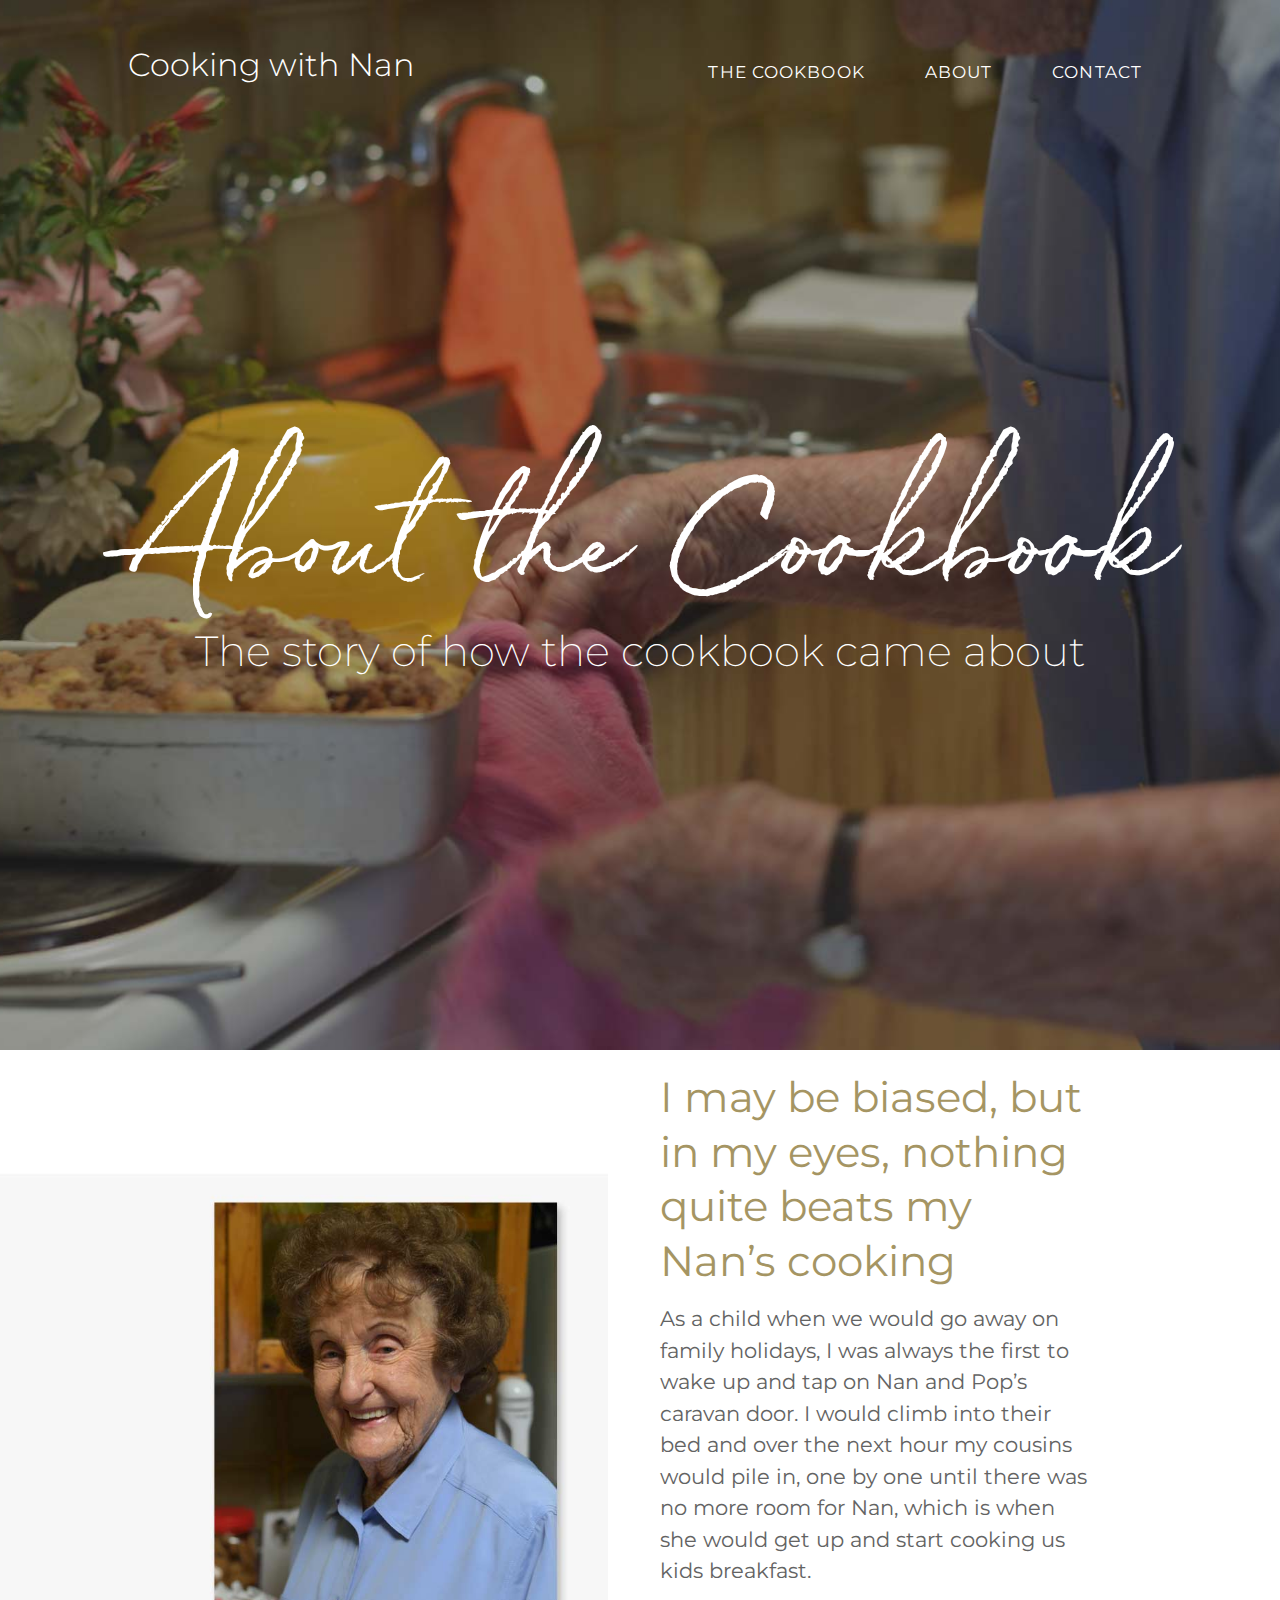
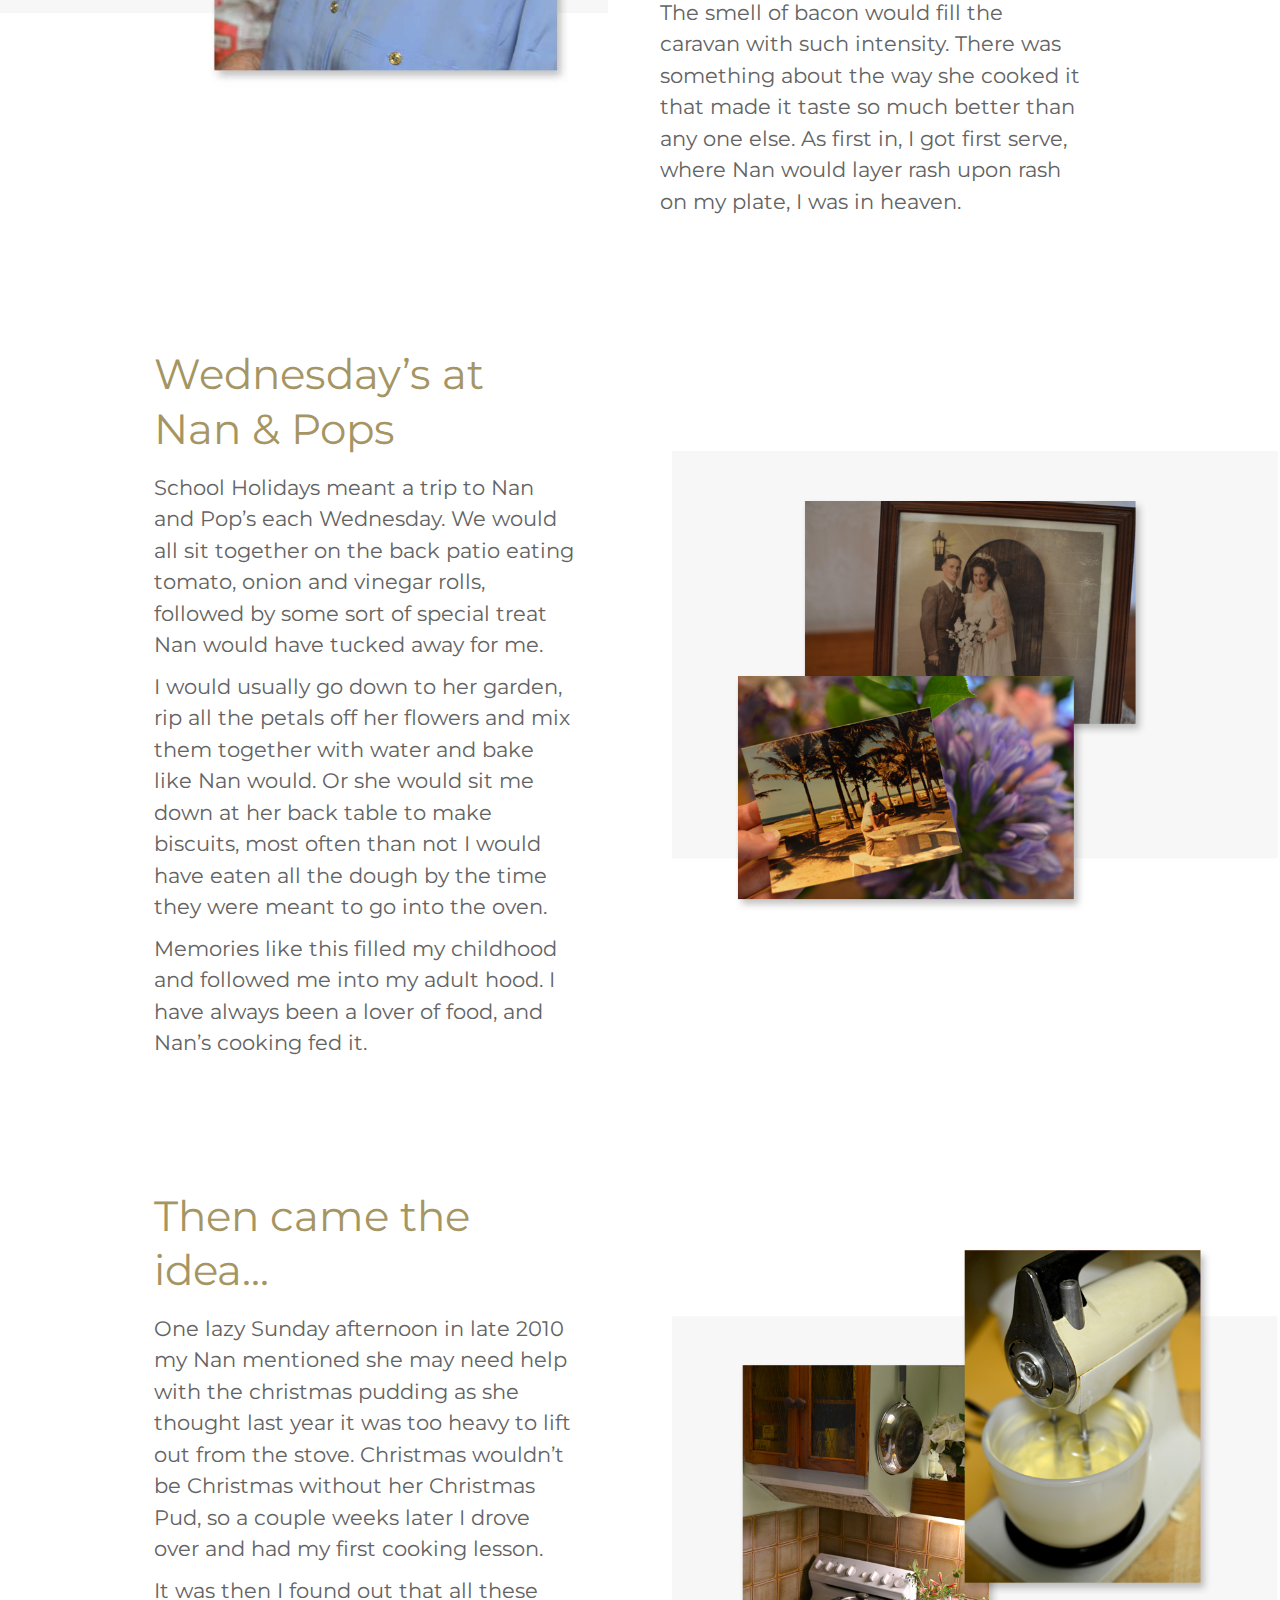
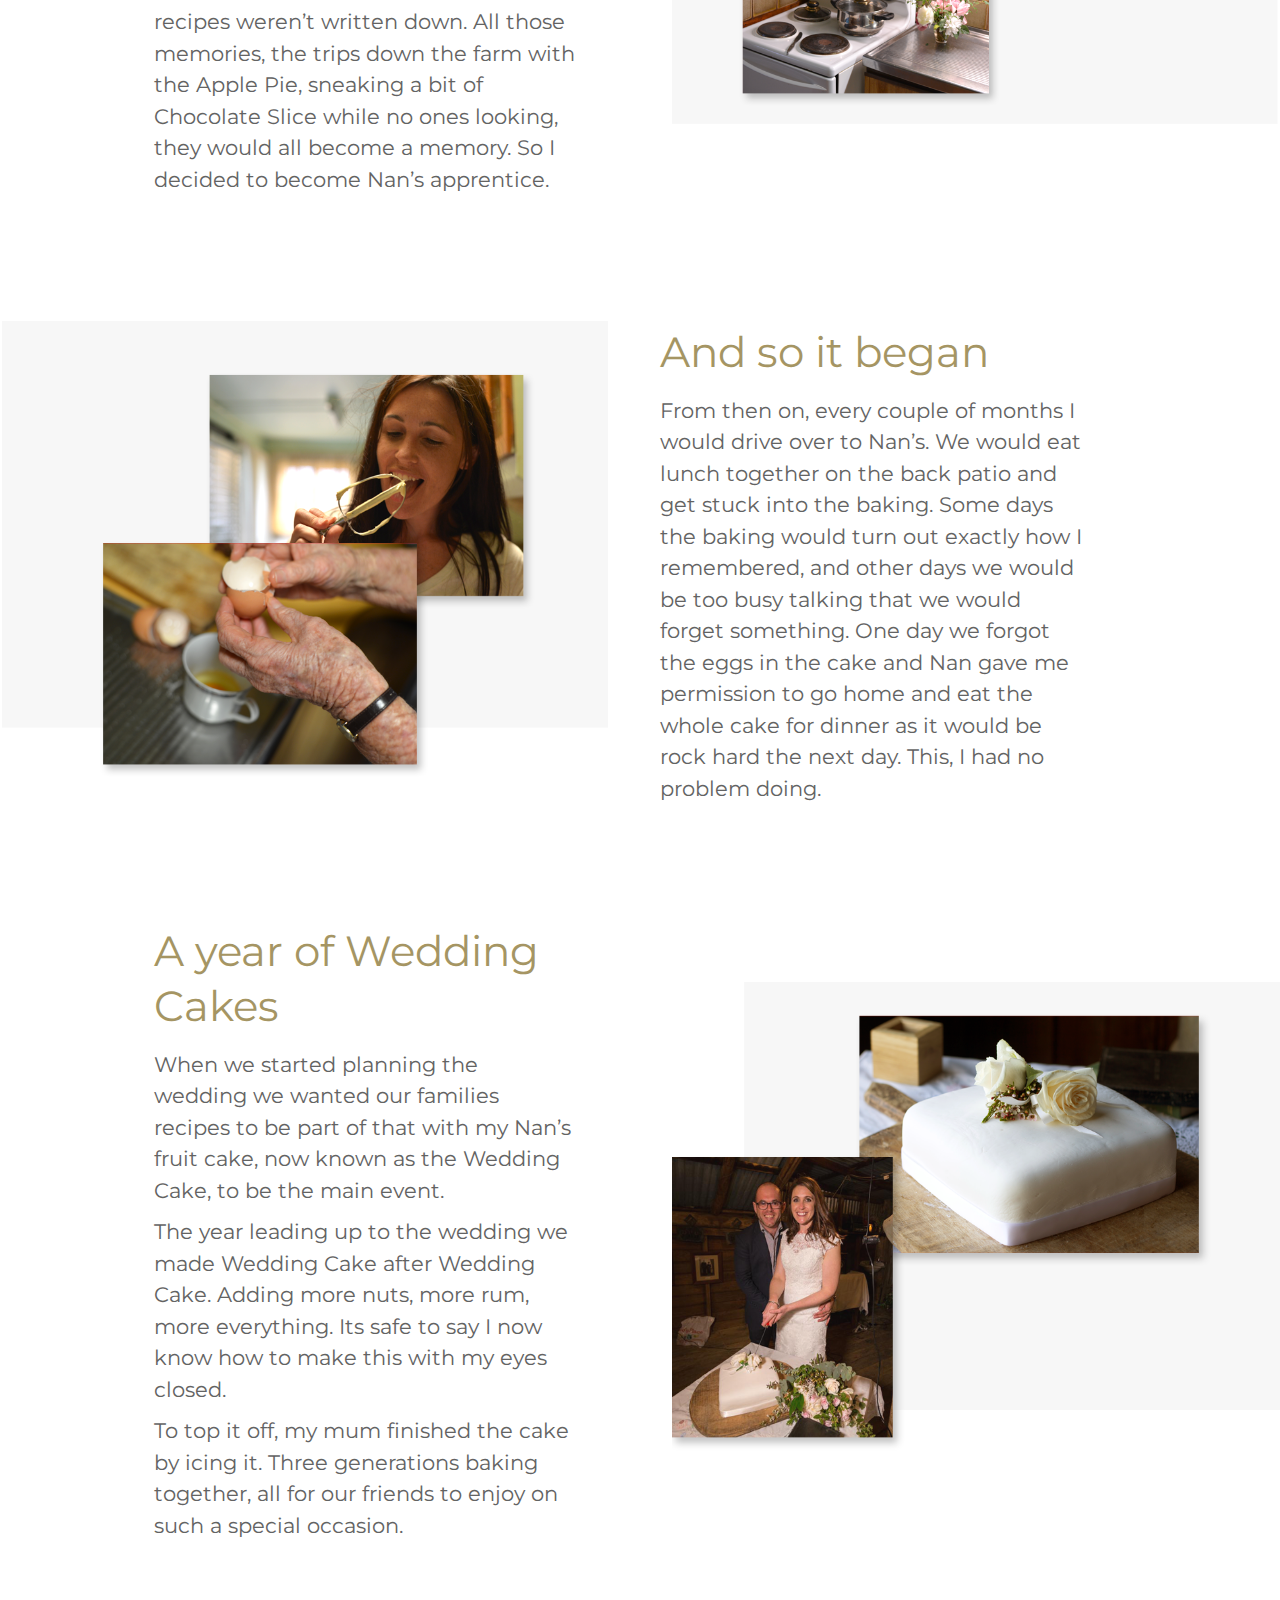
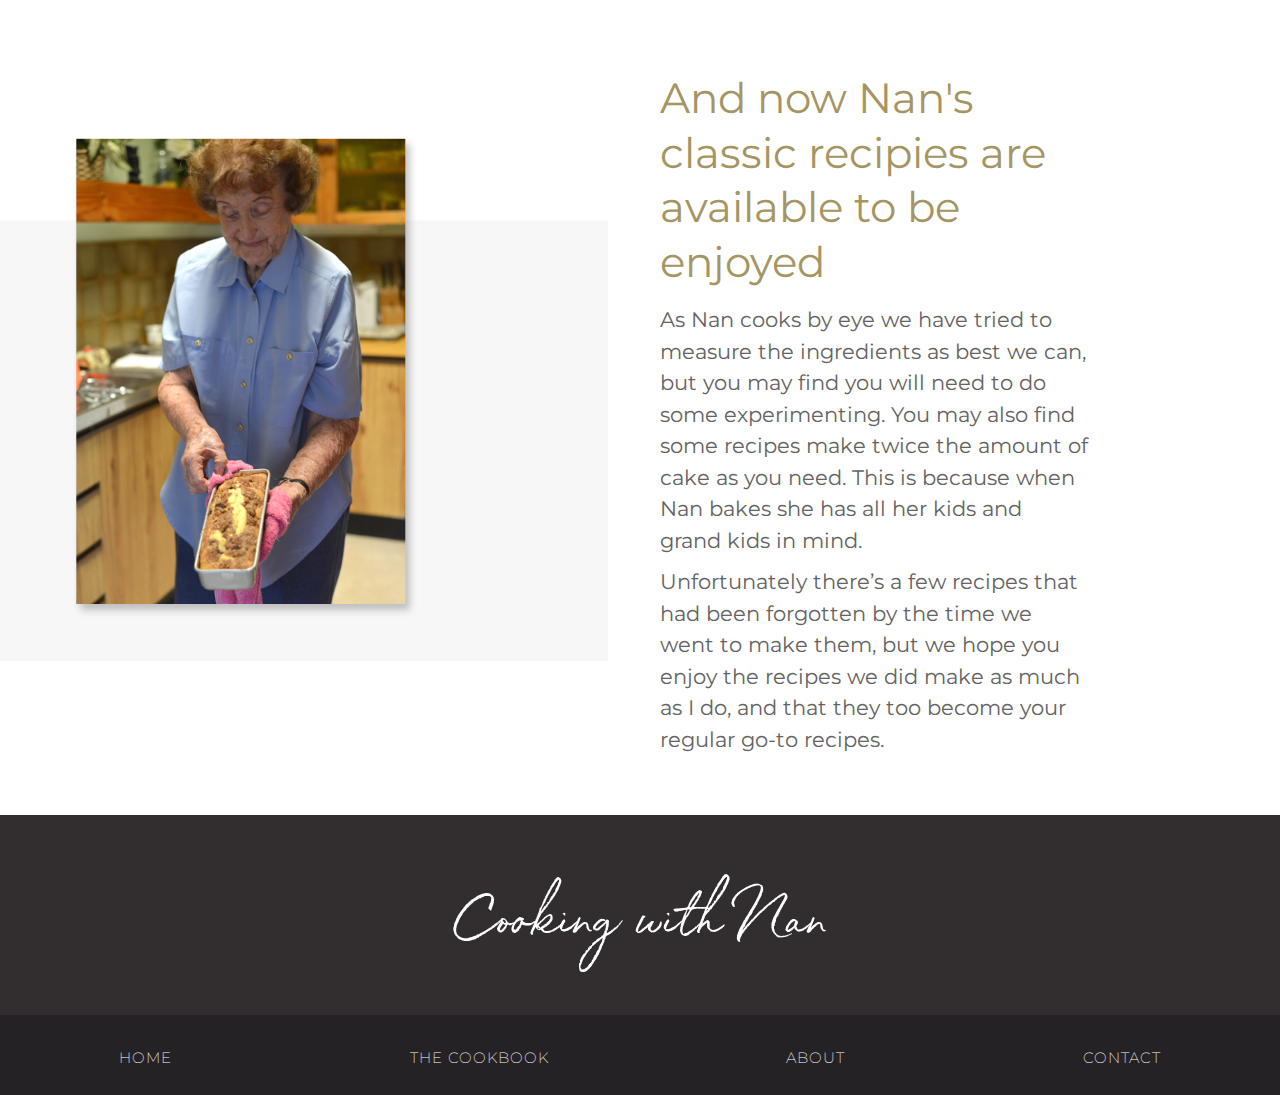
==== about.html @ 77917eb1 "Inital project to commit" ====
<!DOCTYPE html>
<html lang="en">

<head>
    <meta charset="UTF-8">
    <meta name="viewport" content="width=device-width, initial-scale=1.0">
    <meta http-equiv="X-UA-Compatible" content="ie=edge">
    <title>About</title>

    <!-- external CSS link -->
    <link href="https://fonts.googleapis.com/css?family=Montserrat" rel="stylesheet">
<link href="https://fonts.googleapis.com/css?family=Montserrat:200,300,400,600,700,800" rel="stylesheet">
    <link rel="stylesheet" href="css/reset.css">
    <link rel="stylesheet" href="css/style.css">
</head>

<body>
    <div id="about-container">
        <div class="header-container">
                <header>
                    <a href="index.html"><h1>Cooking with Nan</h1></a>
                        <nav>
                            <ul>
                                <li><div class="line"></div><div class="line"></div><div class="line"></div></li>
                                <li><a href="index.html#cookbook">The Cookbook</a></li>
                                <li><a href="about.html">About</a></li>
                                <li><a href="contact.html">Contact</a></li>
                            </ul>
                </header>
        </div>

        <section id="home-hero">
                <h1>About  the  Cookbook</h1>
                <h2>The story of how the cookbook came about</h2>
    </div>
    </section>

    <section id="about">
        <div class="row1">
            <section id="left-img">
                <img src="images/about1.jpg">
            </section>
            <section id="right-text">
                <h2>I may be biased, but in my eyes, nothing quite beats my Nan’s cooking</h2>

                <p>As a child when we would go away on family holidays, I was always the first to wake up and tap on
                    Nan and Pop’s caravan door. I would climb into their bed and over the next hour my cousins would
                    pile in, one by one until there was no more room for Nan, which is when she would get up and start
                    cooking us kids breakfast. </p>
                <p>The smell of bacon would fill the caravan with such intensity. There was
                    something about the way she cooked it that made it taste so much better than any one else. As
                    first in, I got first serve, where Nan would layer rash upon rash on my plate, I was in heaven.</p>
            </section>
        </div>

        <div class="row2">
            <section id="left-text">
                <h2>Wednesday’s at Nan & Pops</h2>

                <p>School Holidays meant a trip to Nan and Pop’s each Wednesday. We would all sit together on the
                    back patio eating tomato, onion and vinegar rolls, followed by some sort of special treat
                    Nan would have tucked away for me.</p>
                    <p>I would usually go down to her garden, rip all the petals off her flowers and mix them together
                    with water and bake like Nan would. Or she would sit me down at her back table to make biscuits,
                    most often than not I would have eaten all the dough by the time they were meant to go into the
                    oven.</p>
                    <p>Memories like this filled my childhood and followed me into my adult hood. I have always been a lover 
                    of food, and Nan’s cooking fed it.</p>
            </section>
            <section id="right-img">
                <img src="images/about2.png">
            </section>
        </div>

        <div class="row3">
            <section id="left-text">
                <h2>Then came the idea...</h2>

                <p>One lazy Sunday afternoon in late 2010 my Nan mentioned she may need help with the christmas
                    pudding as she thought last year it was too heavy to lift out from the stove. Christmas wouldn’t be
                    Christmas without her Christmas Pud, so a couple weeks later I drove over and had my
                    first cooking lesson.</p>
                <p>It was then I found out that all these recipes weren’t written down. All those memories, the trips down the farm with the Apple Pie, sneaking a bit of
                    Chocolate Slice while no ones looking, they would all become a memory. So I
                    decided to become Nan’s apprentice.</p>
            </section>
            <section id="right-img">
                <img src="images/about3.png">
            </section>
        </div>

        <div class="row4">
            <section id="left-img">
                <img src="images/about4.png">
            </section>
            <section id="right-text">
                <h2>And so it began</h2>

                <body>From then on, every couple of months I would drive over to Nan’s. We would eat lunch together on
                    the back patio and get stuck into the baking. 
                    Some days the baking would turn out exactly how I remembered, and other days we would be too busy
                    talking that we would forget something. One day we forgot the eggs in the cake and Nan gave me
                    permission to go home and eat the whole cake for dinner as it would be rock hard the next day.
                    This, I had no problem doing.</body>
            </section>
        </div>

        <div class="row5">
                <section id="left-text">
                        <h2>A year of Wedding Cakes</h2>
        
                        <p>When we started planning the wedding we wanted our families recipes to be part of that with my Nan’s fruit cake, now known as the Wedding Cake, to be the main event.
                                <p>The year leading up to the wedding we made Wedding Cake after Wedding Cake. Adding more nuts, more rum, more everything. Its safe to say I now know how to make this with my eyes closed. </p>
                                To top it off, my mum finished the cake by icing it. Three generations baking together, all for our friends to enjoy on such a special occasion.</p>
                    </section>
                    <section id="right-img">
                        <img src="images/about5.png">
                    </section>
                </div>

        <div class="row6">
            <section id="left-img">
                <img src="images/about6.png">
            </section>
            <section id="right-text">
                <h2>And now Nan's classic recipies are available to be enjoyed</h2>

                <p>As Nan cooks by eye we have tried to measure the ingredients as best we can, but you may find you will need to do some experimenting.
                        You may also find some recipes make twice the amount of cake as you need. This is because when Nan bakes she has all her kids and grand kids in mind. </p>
                <p>Unfortunately there’s a few recipes that had been forgotten by the time we went to make them, but we hope you enjoy the recipes we did make as much as I do, and that they too become your regular go-to recipes.</p>
            </section>
        </div>
        </div>
    </section>

    <footer>
            <div id="footer-logo">
                <p>Cooking with Nan</p>
            </div>
            <div id="footer-links">
                <ul>
                    <li><a href="index.html">Home</a></li>
                    <li><a href="index.html#cookbook">The Cookbook</a></li>
                    <li><a href="about.html">About</a></li>
                    <li><a href="contact.html">Contact</a></li>
                </ul>
            </div>
        </footer>
</body>

<script src="https://maxcdn.bootstrapcdn.com/bootstrap/3.3.7/js/bootstrap.min.js"></script>
<script src="js/app.js"></script>
<script src="http://ajax.googleapis.com/ajax/libs/jquery/2.1.3/jquery.min.js"></script>
<script type="text/javascript" src="js/app.js"></script>

</html>
---- css/style.css ----
/* /*
Project Name: Cooking with Nan
Author: Katie Sealy
Developer @GA in SYD
*/


/******************************************
/* SETUP
/*******************************************/

@font-face {
    font-family: Laatz;
    src: url("../assets/Nicky Laatz  - White Oleander.ttf") format("truetype");
}

/* Box Model Hack */
* {
    -moz-box-sizing: border-box; /* Firexfox */
    -webkit-box-sizing: border-box; /* Safari/Chrome/iOS/Android */
    box-sizing: border-box; /* IE */
  }
  
  /* Clear fix hack */
  .clearfix:after {
    content: ".";
    display: block;
    clear: both;
    visibility: hidden;
    line-height: 0;
    height: 0;
  }
  
  .clear {
    clear: both;
  }
  
  .alignright {
    float: right;
    padding: 0 0 10px 10px; /* note the padding around a right floated image */
  }
  
  .alignleft {
    float: left;
    padding: 0 10px 10px 0; /* note the padding around a left floated image */
  }
  
/******************************************
/* BASE STYLES
/*******************************************/
body {
    font-family: 'Montserrat', sans-serif;
    font-size: 21px;
    line-height: 1.5em;
    font-weight: 400;
    color:#636363;
    background: rgb(245, 245, 239);
    -webkit-font-smoothing: antialiased;
    /* background-color: #e8e7e7; */
}

p {
    padding-bottom: 10px;
}

br {
    padding-bottom: 20px;
}

h1 {
    font-size: 2.4em;
    line-height: 1.1;
    color: #4a4a4a;
}

h2 {
    font-size: 2em;
    font-weight: 400;
    line-height: 1.3;
    padding-top: 20px;
    color: #a59563;
    padding-bottom: 15px;
}

h3 {
    font-size: 1.5em;
    font-weight: 300;
    color: #636363;
    line-height: 1.5;    
    padding-top: 20px;
    padding-bottom: 20px;
}

h4 {
    font-size: 1.4em;
    font-weight: 400;
    line-height: 1.3;
    padding-top: 25px;
    padding-bottom: 10px;
    color: #a59563;
    letter-spacing: 0.75;
}

/******************************************
/* NAV MENU
/*******************************************/

header {
    width: 80%;
    margin: auto;
  } 

header nav ul {
    display: flex;
    flex-direction: row;
    justify-content: flex-end;
  }


header nav ul li {
    margin: 0 0 0 40px;
    font-size: 24px;
    padding: 10px;
    padding-top: 20px;
    list-style-type: none;
  }

header nav ul li a {
    color: white;
    font-size: 17px;
    text-align: center;
    font-weight: 400;
    text-transform: uppercase;
    text-decoration: none;
    letter-spacing: 0.065em;
  }

header h1 {
    color: white;
    font-size: 32px;
    padding-top: 15px;
    float: left;
    font-weight: 300;
}

a:hover {
    color: white;
    font-weight: 500;
    text-decoration: none;
}

a:link {
    text-decoration: none;
    color: none;
    color: white;
}

a:visited {
    text-decoration: none;
    color: none;
    color: white;
}

nav a:visited {
    text-decoration: none;
    color: none;
    color: white;
}

#home-hero button a:visited {
    color: white;
}

footer a {
    font-size: 15px;
    text-transform: uppercase;
    letter-spacing: 0.065em;
}

/******************************************
/* INDEX
/*******************************************/

.header-container {
    width: 100%;
    height: 100px;
    padding-top: 30px;
    display: flex;
}

#home-container {
    display: flex;
    flex-direction: column;
    height: 1050px;
    text-align: center;
    background-image: url(../images/hero-home.jpg);
    background-position: center; 
    background-repeat: no-repeat; 
    background-size: cover;
}

#home-hero {
    margin-top: auto;
    margin-bottom: auto;
    align-items: center;
}

#home-hero h1 {
    font-family: Laatz;
    font-size: 180px;
    color: white;
    -webkit-font-smoothing: antialiased;
    /* -moz-osx-font-smoothing: grayscale; */
}

#home-hero h2 {
    color: white;
    font-weight: 200;
    margin-top: -50px;
    -webkit-font-smoothing: antialiased;
}

#home-hero button {
    margin: 25px;
    height: 60px;
    width: 280px;
    background-color: transparent;
    border: 2px solid white;
    color: white;
    font-family: 'Montserrat';
    font-size: 17px;
    font-weight: 300;
    text-align: center;
    text-transform: uppercase;
    text-decoration: none;
    letter-spacing: 0.065em;
}

#main-content {
    display: flex;
    margin: auto;
}

#filter {
    display: flex;
    align-items: center;
    justify-content: space-between;
    padding: 20px 0 10px 0;
    width: 77%;
    margin: auto;
}

#filter button {
    align-items: flex-end;
    height: 50px;
    width: 200px;
    font-family:'Montserrat';
    background-color: #dddbdb;
    color: #807f7f;
    font-size: 20px;
}

/* .dropdown {
    position: relative;
} */

#recipies {
    width: 80%;
    margin: auto;
}

.recipies-container {
    width: 100%;
    display: flex;
    flex-wrap: wrap;
    justify-content: center;
}

article {
    margin: 10px;
    display: flex;
    width: 31%;
    flex-direction: column;
    background-color: white;
    transition: box-shadow .3s;
    }

article:hover {
    box-shadow: 0 0 11px rgba(33,33,33,.2); 
  }    
   
#content {
    padding: 0 25px 0 25px;
}    

.recipies-container img{
    height: 280px;
    background-position: center; 
    background-repeat: no-repeat; 
    background-size: cover;
    position: relative;
}

.recipies-container button {
    align-items: flex-end;
    height: 50px;
    width: 200px;
    font-family:'Montserrat';
    font-weight: 400;
    background-color: transparent;
    color: #807f7f;
    font-size: 20px;
    margin-top: 5px;
    margin-bottom: 20px;
    text-decoration: none;
}

.recipies-container button a:visited {
    color: #807f7f;
}

.text-container {
    padding: 5px 20px 5px 20px;
}


/* .Chocolate{
    background-image: url(../images/Chocolate\ Slice.jpg);
    z-index: 1;
    position: absolute;
} */

chocolate {
    height: 280px;
    background-position: center; 
    background-repeat: no-repeat; 
    background-size: cover;
    position: relative;
    display: flex;
    flex-direction: row;
    justify-content: flex-end;
    padding-right: 10px;
    padding-top: 10px;
    background-image: url(../images/Chocolate\ Slice.jpg);
}

datewalnut {
    height: 280px;
    background-position: center; 
    background-repeat: no-repeat; 
    background-size: cover;
    position: relative;
    display: flex;
    flex-direction: row;
    justify-content: flex-end;
    padding-right: 10px;
    padding-top: 10px;
    background-image: url(../images/thumbnail-datewalnut.jpg);
}

coconut {
    height: 280px;
    background-position: center; 
    background-repeat: no-repeat; 
    background-size: cover;
    position: relative;
    display: flex;
    flex-direction: row;
    justify-content: flex-end;
    padding-right: 10px;
    padding-top: 10px;
    background-image: url(../images/thumbnail-coconut.jpg);
}

applepie {
    height: 280px;
    background-position: center; 
    background-repeat: no-repeat; 
    background-size: cover;
    position: relative;
    display: flex;
    flex-direction: row;
    justify-content: flex-end;
    padding-right: 10px;
    padding-top: 10px;
    background-image: url(../images/thumbnail-applepie.jpg);
}

ricecustard {
    height: 280px;
    background-position: center; 
    background-repeat: no-repeat; 
    background-size: cover;
    position: relative;
    display: flex;
    flex-direction: row;
    justify-content: flex-end;
    padding-right: 10px;
    padding-top: 10px;
    background-image: url(../images/thumbnail-rice.jpg);
}

applesponge {
    height: 280px;
    background-position: center; 
    background-repeat: no-repeat; 
    background-size: cover;
    position: relative;
    display: flex;
    flex-direction: row;
    justify-content: flex-end;
    padding-right: 10px;
    padding-top: 10px;
    background-image: url(../images/thumbnail-applesponge.jpg);
}

buttercake {
    height: 280px;
    background-position: center; 
    background-repeat: no-repeat; 
    background-size: cover;
    position: relative;
    display: flex;
    flex-direction: row;
    justify-content: flex-end;
    padding-right: 10px;
    padding-top: 10px;
    background-image: url(../images/thumbnail-butter.jpg);
}

scones{
    height: 280px;
    background-position: center; 
    background-repeat: no-repeat; 
    background-size: cover;
    position: relative;
    display: flex;
    flex-direction: row;
    justify-content: flex-end;
    padding-right: 10px;
    padding-top: 10px;
    background-image: url(../images/thumbnail-scones.jpg);
}

fruitcake{
    height: 280px;
    background-position: center; 
    background-repeat: no-repeat; 
    background-size: cover;
    position: relative;
    display: flex;
    flex-direction: row;
    justify-content: flex-end;
    padding-right: 10px;
    padding-top: 10px;
    background-image: url(../images/thumbnail-wedding.jpg);
}

pancakes {
    height: 280px;
    background-position: center; 
    background-repeat: no-repeat; 
    background-size: cover;
    position: relative;
    display: flex;
    flex-direction: row;
    justify-content: flex-end;
    padding-right: 10px;
    padding-top: 10px;
    background-image: url(../images/thumbnail-pancakes.jpg);
}

marmelaide {
    height: 280px;
    background-position: center; 
    background-repeat: no-repeat; 
    background-size: cover;
    position: relative;
    display: flex;
    flex-direction: row;
    justify-content: flex-end;
    padding-right: 10px;
    padding-top: 10px;
    background-image: url(../images/thumbnail-marmelaide.jpg);
}

grapefruit {
    height: 280px;
    background-position: center; 
    background-repeat: no-repeat; 
    background-size: cover;
    position: relative;
    display: flex;
    flex-direction: row;
    justify-content: flex-end;
    padding-right: 10px;
    padding-top: 10px;
    background-image: url(../images/thumbnail-grapefruit.jpg);
}

potato{
    height: 280px;
    background-position: center; 
    background-repeat: no-repeat; 
    background-size: cover;
    position: relative;
    display: flex;
    flex-direction: row;
    justify-content: flex-end;
    padding-right: 10px;
    padding-top: 10px;
    background-image: url(../images/thumbnail-potato.jpg);
}

colslaw{
    height: 280px;
    background-position: center; 
    background-repeat: no-repeat; 
    background-size: cover;
    position: relative;
    display: flex;
    flex-direction: row;
    justify-content: flex-end;
    padding-right: 10px;
    padding-top: 10px;
    background-image: url(../images/thumbnail-coleslaw.jpg);
}

chicken{
    height: 280px;
    background-position: center; 
    background-repeat: no-repeat; 
    background-size: cover;
    position: relative;
    display: flex;
    flex-direction: row;
    justify-content: flex-end;
    padding-right: 10px;
    padding-top: 10px;
    background-image: url(../images/thumbnail-chicken.jpg);
}

fish{
    height: 280px;
    background-position: center; 
    background-repeat: no-repeat; 
    background-size: cover;
    position: relative;
    display: flex;
    flex-direction: row;
    justify-content: flex-end;
    padding-right: 10px;
    padding-top: 10px;
    background-image: url(../images/thumbnail-fish.jpg);
}

roast{
    height: 280px;
    background-position: center; 
    background-repeat: no-repeat; 
    background-size: cover;
    position: relative;
    display: flex;
    flex-direction: row;
    justify-content: flex-end;
    padding-right: 10px;
    padding-top: 10px;
    background-image: url(../images/thumbnail-roast.jpg);
}

tomato{
    height: 280px;
    background-position: center; 
    background-repeat: no-repeat; 
    background-size: cover;
    position: relative;
    display: flex;
    flex-direction: row;
    justify-content: flex-end;
    padding-right: 10px;
    padding-top: 10px;
    background-image: url(../images/thumbnail-tomato.jpg);
}

.sweet-tag {
    width: 70px;
    height: 33px;
    background-color: #C1272D;
    position: absolute;
    z-index: 2;
    font-size: 15px;
    font-weight: 500;
    color: white;
    text-align: center;
    border-radius: 3px;
}

.savory-tag {
    width: 70px;
    height: 33px;
    background-color: #A59563;
    position: absolute;
    z-index: 2;
    font-size: 15px;
    font-weight: 500;
    color: white;
    text-align: center;
    border-radius: 3px;
}

.DateWalnut{
    background-image: url(../images/thumbnail-datewalnut.jpg);
    background-size: 130%;
}

.RiceCustard{
    background-image: url(../images/thumbnail-rice.jpg);
    background-size: 100%;
}

.CoconutSlice{
    background-image: url(../images/thumbnail-datewalnut.jpg);
    background-size: 130%;
}
.AppleSponge{
    background-image: url(../images/thumbnail-applesponge.jpg);
    background-size: 100%;
}

.ApplePie{
    background-image: url(../images/thumbnail-applepie.jpg);
    background-size: 100%;
}

.ButterCake{
    background-image: url(../images/thumbnail-datewalnut.jpg);
    background-size: 130%;
}

.Scones{
    background-image: url(../images/thumbnail-datewalnut.jpg);
    background-size: 130%;
}

.FruitCake{
    background-image: url(../images/thumbnail-datewalnut.jpg);
    background-size: 130%;
}

.PotatoSalad{
    background-image: url(../images/thumbnail-datewalnut.jpg);
    background-size: 130%;
}

.Colslaw{
    background-image: url(../images/thumbnail-coleslaw.jpg;
    background-size: 130%;
}

.CrumbedChicken{
    background-image: url(../images/thumbnail-datewalnut.jpg);
    background-size: 130%;
}

.FishCakes{
    background-image: url(../images/thumbnail-datewalnut.jpg);
    background-size: 130%;
}

.RoastGravey{
    background-image: url(../images/thumbnail-datewalnut.jpg);
    background-size: 130%;
}

.TomatoRolls{
    background-image: url(../images/thumbnail-datewalnut.jpg);
    background-size: 130%;
}


/******************************************
/* INDIVIDUAL RECIPIES CONTAINER
/*******************************************/
/* HERO IMAGE */
.container {
    margin: 0 auto;
  } 

.hero-chocolate{
    background-image: url(../images/Chocolate\ Slice.jpg);
    background-color: #292929;
    height: 700px;
    background-position: center;
    background-repeat: no-repeat;
    background-size: cover;
    position: relative;
    width: 100%;
    padding-top: 30px;
  }
  
.hero-text h6 {
    text-align: left;
    position: absolute;
    width: 80%;
    top: 85%;
    left: 10%;
    color: white;
    line-height: 1;
  }

h6 {
    font-size: 70px;
    font-weight: 600;
    font-family: "montserrat";
    /* text-shadow: 3px 3px 50px rgba(0,0,0,0.45); */
  } 

#main .container{
    width: 100%;
    background-color: #f7f6f4;
    display: flex;
    flex-direction: row;
}

#method {
    width: 60%;
    padding-left: 10%;
    padding-top: 30px;
    background-color: white;
    padding-right: 50px;
}

#ingredients {
    flex-direction: column-reverse;
    width: 40%;
    padding-left: 100px;
    padding-top: 30px;
}

#ingredients li {
    list-style-type: none;
}

li {
    display: list-item;
    list-style-position: inside;
    line-height: 1.5;
    padding-bottom: 10px;
    padding-top: 5px;
  }

#quote {
    margin: auto;
    width: 100%;
    background-color: #c0b592;
    display: flex;
    justify-content: center;
    flex-direction: row;
    align-items: center;
    padding-top: 50px;
    padding-bottom: 50px;
}  

.content {
    width: 50%;
    justify-content: center;
    text-align: center;
}  

#quote h3 {
    color: white;
}

#quote p {
    color: white;
}
/******************************************
/* ABOUT PAGE
/*******************************************/
#about-container {
    display: flex;
    flex-direction: column;
    height: 1050px;
    text-align: center;
    background-image: url(../images/hero-about.jpg);
    background-position: center; 
    background-repeat: no-repeat; 
    background-size: cover;
}

#about {
    background-color: white;
    margin: auto;
    width: 100%;
    display: flex;
    flex-direction: column;
    justify-content: space-between;
}

#about img {
    flex-grow: 1;
    flex-shrink: 1;
    flex-basis: auto;
    max-width: 95%;
    justify-items: flex-end;
}

.row1 {
    width: 100%;
    display: flex;
    align-items: center;
    flex-wrap: wrap;
    margin-bottom: 50px;
    flex-direction: row;
}

.row2 {
    width: 100%;
    display: flex;
    align-items: center;
    flex-wrap: wrap;  
    margin-top: 50px;
    margin-bottom: 50px;
    flex-direction: row;
    justify-items: flex-end;
    justify-content: flex-end;
}

.row3 {
    width: 100%;
    display: flex;
    align-items: center;
    flex-wrap: wrap;   
    margin-top: 50px;
    margin-bottom: 50px;
}

.row4 {
    width: 100%;
    display: flex;
    align-items: center;
    flex-wrap: wrap;   
    margin-top: 50px;
    margin-bottom: 50px;
}

.row5 {
    width: 100%;
    display: flex;
    align-items: center;
    flex-wrap: wrap;  
    margin-top: 50px;
    margin-bottom: 50px; 
}

.row6 {
    width: 100%;
    display: flex;
    align-items: center;
    flex-wrap: wrap; 
    margin-top: 50px;
    margin-bottom: 50px;  
}

#left-img {
    width: 50%;
    align-items: center;
    justify-items: flex-start;
}

#right-img {
    width: 50%;
    text-align: right;
}

#right-text {
    padding-left: 20px;
    padding-right: 15%;
    width: 50%;
    align-items: center;
}

#left-text {
    padding-left: 12%;
    padding-right: 5%;
    width: 50%;
    align-items: center;
}

/******************************************
/* CONTACT PAGE
/*******************************************/
#contact-container {
    display: flex;
    flex-direction: column;
    height: 800px;
    text-align: center;
    background-image: url(../images/hero-contact7.jpg);
    background-position: center;
    background-repeat: no-repeat; 
    background-size: cover;
}

#contact-content {
    width: 80%;
    margin: auto;
    padding-bottom: 50px;
}

#contact-content button {
    align-items: flex-end;
    height: 50px;
    width: 200px;
    font-family:'Montserrat';
    font-weight: 400;
    background-color: transparent;
    color: #807f7f;
    font-size: 20px;
    margin-top: 5px;
    margin-bottom: 20px;
    text-decoration: none;
}

button a:hover {
    font-weight: 500;
}


/******************************************
/* ABOUT PAGE
/*******************************************/
/* #about-container {
    display: flex;
    flex-direction: column;
    height: 1050px;
    text-align: center;
    background-image: url(../images/hero-about.jpg);
    background-position: center; 
    background-repeat: no-repeat; 
    background-size: cover;
} */

/******************************************
/* FOOTER
/*******************************************/

#footer {
    margin-top: 20px;
    display: flex;
    align-items: center;
}

#footer-logo {
    margin: auto;
    height: 200px;
    padding-top: 30px;
    background-color: #322e30;
    align-items: center;
    display: flex;
    justify-content: center;
    font-family: Laatz;
    font-size: 70px;
    color: white;
    -webkit-font-smoothing: antialiased;
}

#footer-links {
    height: 80px;
    background-color: #252225;
    text-align: center;
    font-weight: 200;
}

#footer-links ul {
    font-weight: 200;
    display: flex;
    flex-direction: row;
    justify-content: space-around;
    list-style: none;
    padding-top: 20px;
}
/******************************************
/* HAMBURGER MENU
/*******************************************/

header nav .line{
    width: 2em;
    height: .3em;
    background: white;
    border-radius: 1em;
    margin-top: .25em;
  }
  
  header nav .line:first-of-type{
    margin-top:2em;
  }
  
  header nav li:first-child{
    float:right;
    display: none;
    cursor: pointer;
  }

/******************************************
/* RESPONSIVE
/*******************************************/
@media (max-width: 1100px) {

    header {
        width: 90%;
        margin: auto;
      }
      
    header h1 {
        color: white;
        font-size: 25px;
        margin-top: -60px;
        /* float: left; */
        font-weight: 400;
    }  

      header nav {
        width: 100%;
        margin: 0;
      }
    
      header nav ul li{
        float: none;
        display: block;
        margin: 0;
        font-size: 18px;
      }
    
      header nav ul li:first-child{
        display:block;
        position: absolute;
        top:.3em;
        right:.75em;
        margin-top: -37px;
      } 
    
      header nav ul.slideDown {
        height: 10em;
      }
    
      header nav ul{
        height:0;
        transition:height 1s;
        overflow: hidden;
        display: flex;
        flex-direction: column;
      }
    
      header nav ul li a {
        display: block;
        width: 100%;
        padding: 10px 0;
        border-bottom: 1px solid #ccc;
        text-align: center;
      }  

      #home-hero h1 {
        font-family: Laatz;
        font-size: 150px;
        color: white;
        line-height: 0.9;
        -webkit-font-smoothing: antialiased;
        /* -moz-osx-font-smoothing: grayscale; */
    }
    
    #home-hero h2 {
        color: white;
        font-weight: 200;
        margin-top: -10px;
        margin-left: 10%;
        margin-right: 10%;
        -webkit-font-smoothing: antialiased;
    }  

    #home-container {
        /* display: flex;
        flex-direction: column; */
        height: 600px;
        /* text-align: center;
        background-image: url(../images/hero-home.jpg);
        background-position: center; 
        background-repeat: no-repeat; 
        background-size: cover; */
    }

    #contact-container {
        height: 600px;
    }

    #about-container {
        display: flex;
        flex-direction: column;
        height: 600px;
        text-align: center;
        background-image: url(../images/hero-about.jpg);
        background-position: center; 
        background-repeat: no-repeat; 
        background-size: cover;
    }

    .hero-chocolate{
        background-image: url(../images/Chocolate\ Slice.jpg);
        background-color: #292929;
        height: 600px;
        background-position: center;
        background-repeat: no-repeat;
        background-size: cover;
        position: relative;
        width: 100%;
        padding-top: 30px;
      }

      .hero-text h6 {
        text-align: bottom;
        position: absolute;
        width: 80%;
        /* top: 70%; */
        left: 5%;
        color: white;
      }

      h6 {
        font-size: 50px;
        line-height: 1.1;
        font-weight: 600;
        font-family: "montserrat";
        /* text-shadow: 3px 3px 50px rgba(0,0,0,0.45); */
      }

      #filter {
        display: flex;
        /* align-items: center;
        justify-content: space-between;
        padding: 20px 0 10px 0; */
        width: 92%;
        margin: auto;
    }
    
    #recipies {
        width: 95%;
    }

    article {
        /* margin: 10px;
        display: flex; */
        width: 47.25%;
        /* flex-direction: column;
        background-color: white; */
        }
    
    #main .container {
      display: flex;
      flex-direction: column;
      width: 100%;
    }

    #method {
        width: 100%;
        padding-left: 5%;
        padding-top: 30px;
        background-color: white;
        padding-right: 50px;
    }
    
    #ingredients {
        flex-direction: row;
        width: 100%;
        padding-left: 5%;
        padding-top: 30px;
        flex-wrap: wrap;
    }

    .content {
        width: 90%;
    }

    h2 {
        font-size: 1.5em;
        font-weight: 400;
        line-height: 1.3;
        padding-top: 10px;
        color: #a59563;
        padding-bottom: 15px;
    }

    #right-text {
        padding-left: 4%;
        padding-right: 4%;
        width: 60%;
        align-items: center;
    }
    
    #left-text {
        padding-left: 4%;
        padding-right: 4%;
        width: 60%;
        align-items: center;
    }

    .row1 {
        /* flex-direction: column-reverse; */
        padding-top: 20px;
        /* margin-bottom: 10px; */
    } 

    #left-img {
        width: 40%;
        /* align-items: center;
        justify-items: flex-start; */
    }
    
    #right-img {
        width: 40%;
        /* text-align: right; */
    }

    #footer-links {
        height: auto;
        background-color: #252225;
        text-align: center;
        font-weight: 200;
        padding-top: 20px;
        padding-bottom: 20px;
    }
    
    #footer-links ul {
        font-weight: 200;
        display: flex;
        flex-direction: column;
        justify-content: space-around;
        list-style: none;
        padding-top: 20px;
    }
}   

/* MOBILE*/
@media (max-width: 670px) {


    #home-hero h1 {
        font-family: Laatz;
        /* padding-top: 80px; */
        font-size: 70px;
        padding-left: 10px;
        padding-right: 10px;
        /* color: white;
        line-height: 0.9; */
        /* padding-left: 20px;
        padding-right: 20px; */
        -webkit-font-smoothing: antialiased;
        /* -moz-osx-font-smoothing: grayscale; */
    }

    #home-hero h2 {
        color: white;
        font-size: 30px;
        font-weight: 200;
        margin-top: -10px;
        padding-left: 0px;
        padding-right: 0px;
        -webkit-font-smoothing: antialiased;
    }  

    h3 {
        font-size: 25px;
        /* font-weight: 300;
        color: #636363;
        line-height: 1.5;    
        padding-top: 20px;
        padding-bottom: 20px; */
    }

    #home-hero button {
        display: none;
    }

    #recipies {
        width: 95%;
    }

    article {
        /* margin: 10px;
        display: flex; */
        width: 100%;
        /* flex-direction: column;
        background-color: white; */
        }


    .hero-chocolate{
        background-image: url(../images/Chocolate\ Slice.jpg);
        background-color: #292929;
        height: 500px;
        background-position: center;
        background-repeat: no-repeat;
        background-size: cover;
        position: relative;
        width: 100%;
        padding-top: 30px;
      }

    .hero-text h6 {
        text-align: bottom;
        width: 80%;
        top: 65%;
        left: 5%;
        color: white;
      }   

     /* ABOUT PAGE */
     .row1 {
        flex-direction: column-reverse;
        padding-top: 20px;
        margin-bottom: 10px;
    } 

   .row2, .row3, .row5 {
        flex-direction: column;
        margin-bottom: 0px;
    } 

   .row4, .row6 {
        flex-direction: column-reverse;
        margin-bottom: 0px;
    } 
    
    #right-text {
        padding-left: 0px;
        padding-right: 0%;
        width: 90%;
        align-items: center;
    }
    
    #left-text {
        padding-left: 0%;
        padding-right: 0%;
        width: 90%;
        align-items: center;
    }

    #right-img {
        width: 100%;
        text-align: right;
    }

    #left-img {
        width: 100%;
        text-align: left;
    }
    
    #footer-logo {
        height: 150px;
        padding-top: 10px;
        background-color: #322e30;
        align-items: center;
        display: flex;
        justify-content: center;
        font-family: Laatz;
        font-size: 49px;
        color: white;
        -webkit-font-smoothing: antialiased;
    }

}
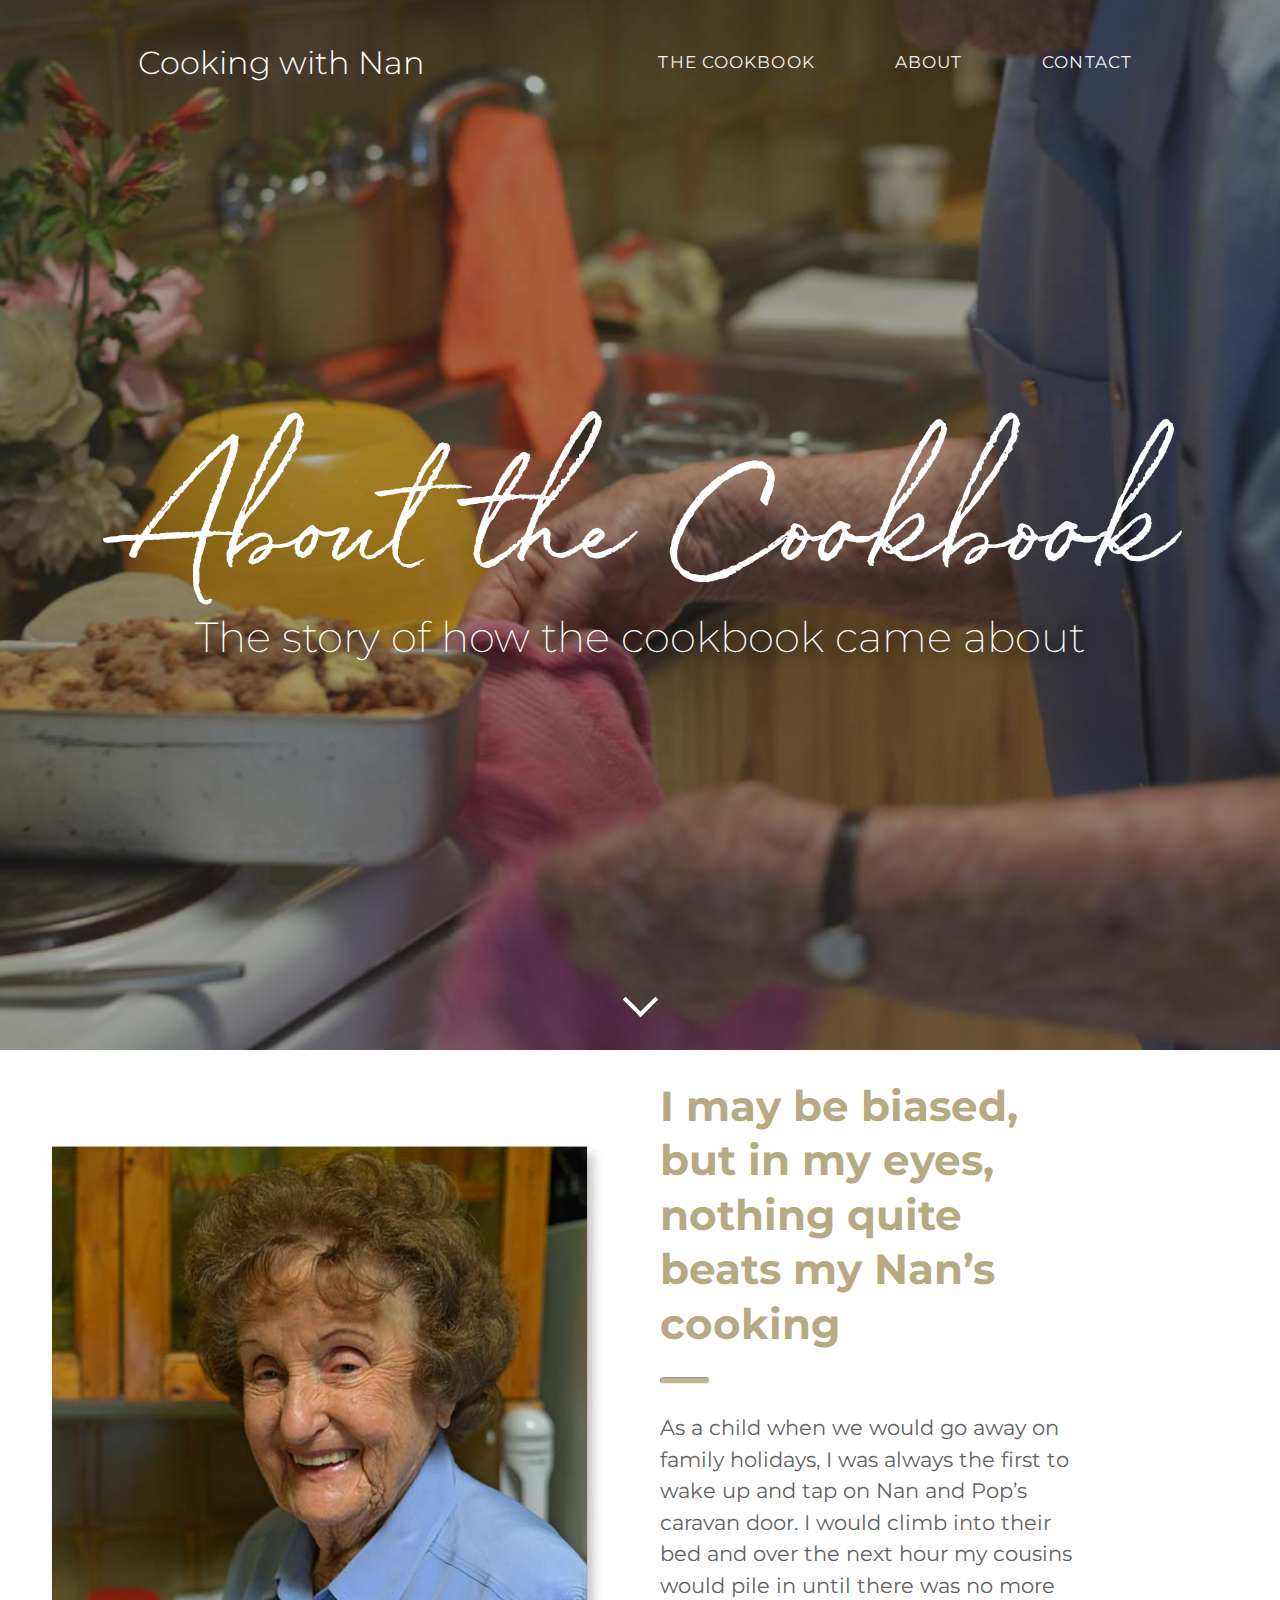
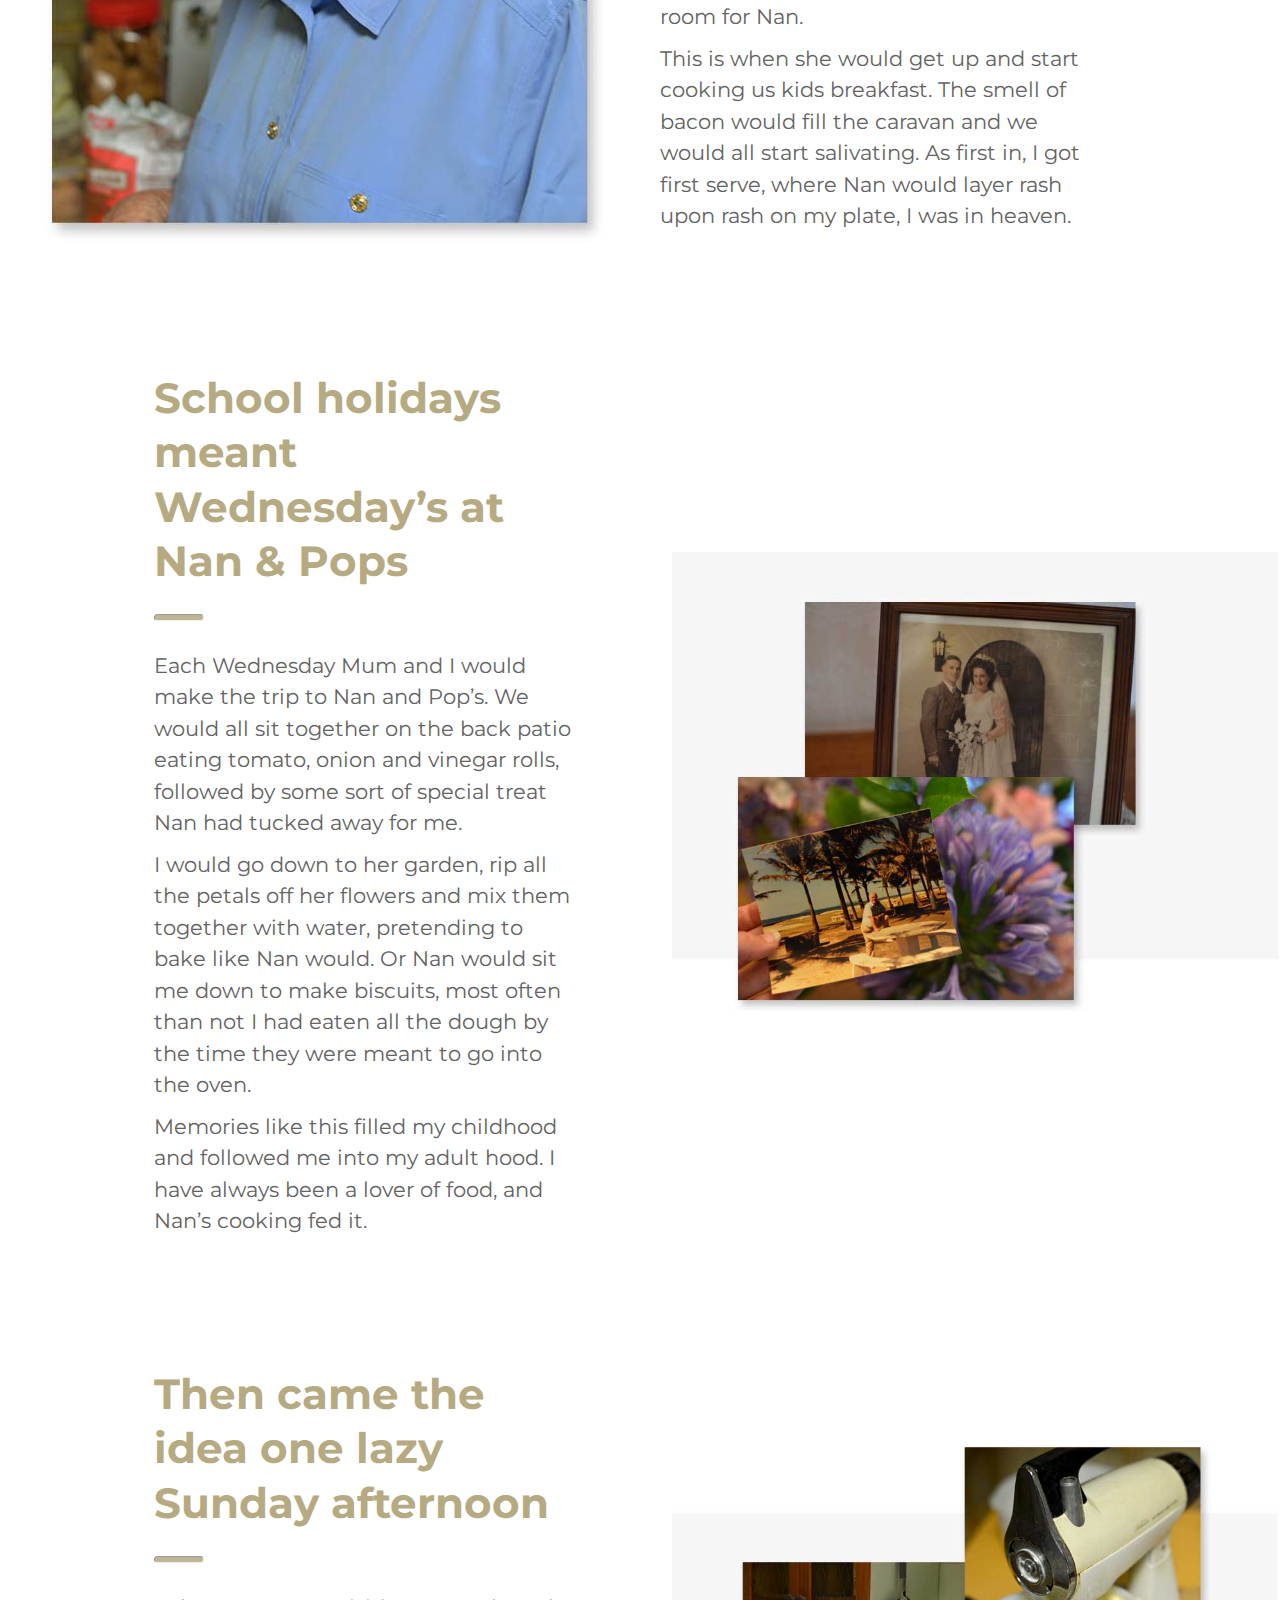
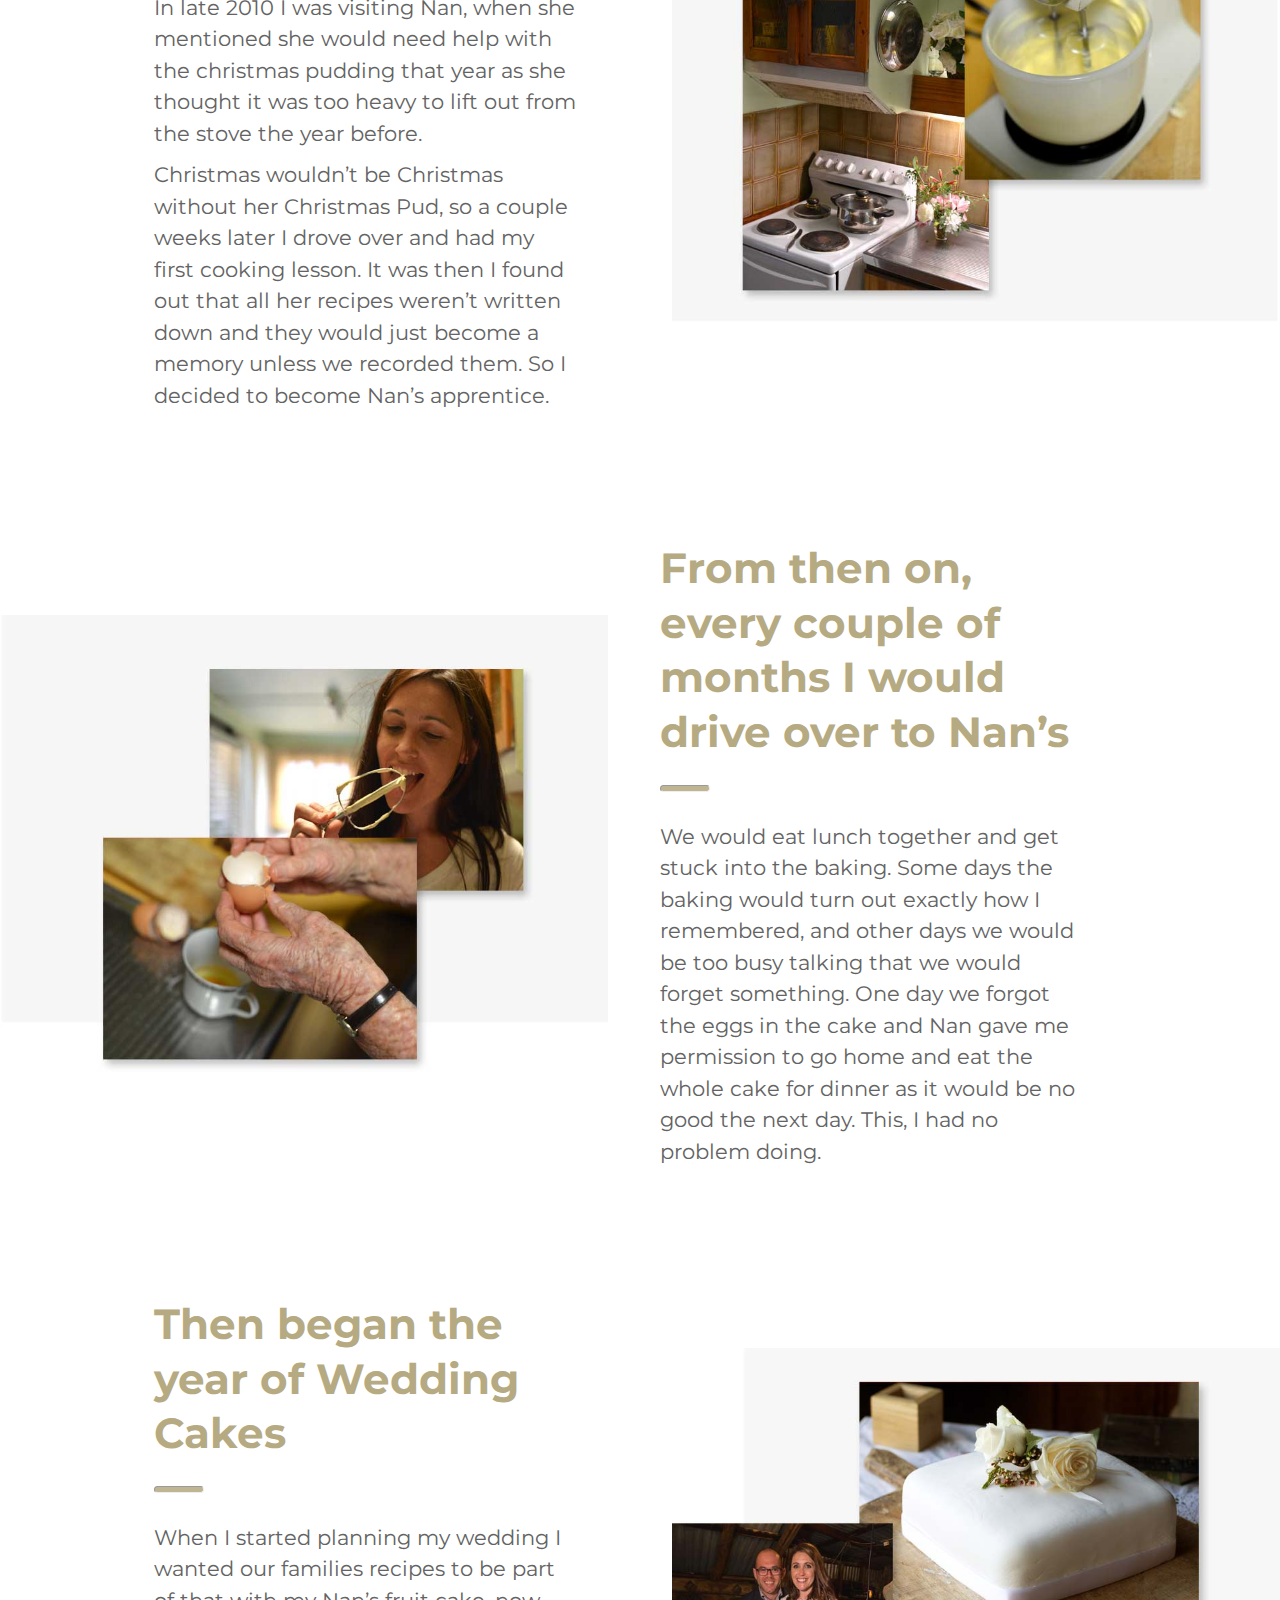
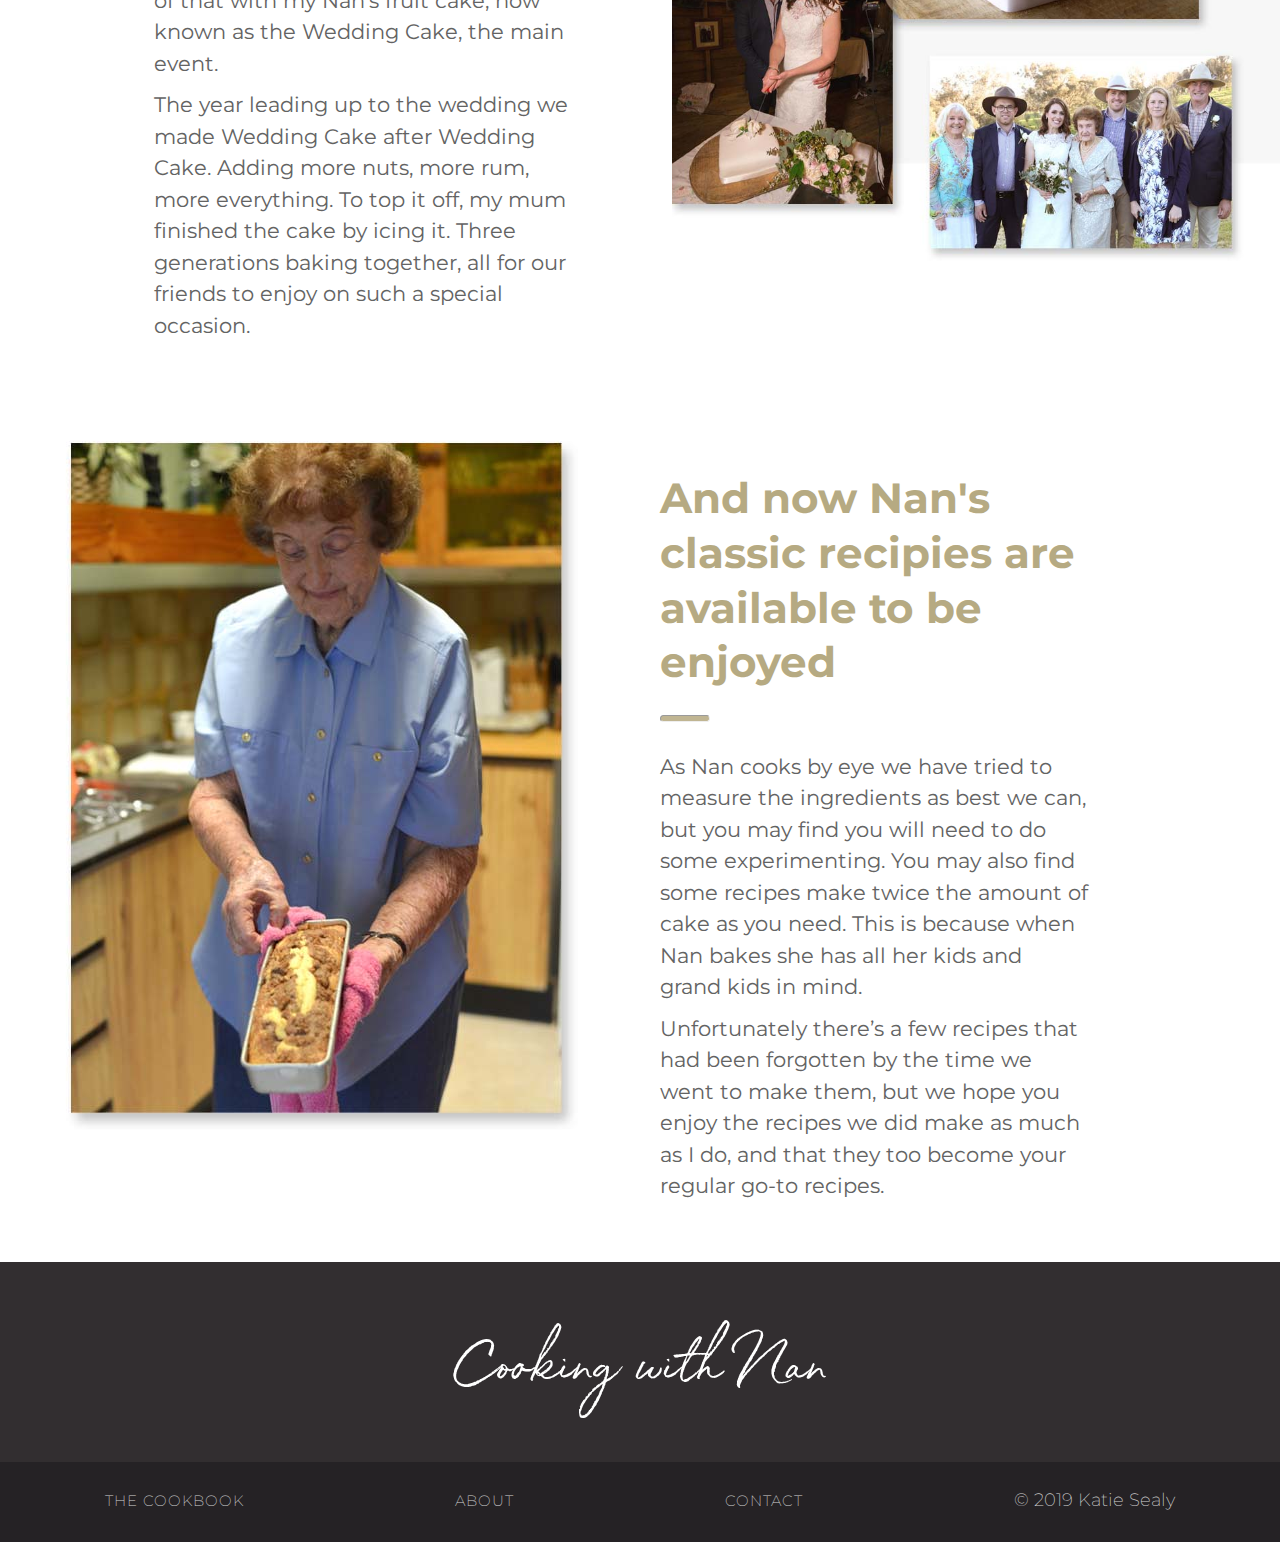
==== commit d1326512: "Last updates for assesment hand-in" ====
--- a/about.html
+++ b/about.html
@@ -5,126 +5,131 @@
     <meta charset="UTF-8">
     <meta name="viewport" content="width=device-width, initial-scale=1.0">
     <meta http-equiv="X-UA-Compatible" content="ie=edge">
-    <title>About</title>
+    <title>About – Cooking with Nan</title>
 
     <!-- external CSS link -->
     <link href="https://fonts.googleapis.com/css?family=Montserrat" rel="stylesheet">
-<link href="https://fonts.googleapis.com/css?family=Montserrat:200,300,400,600,700,800" rel="stylesheet">
+    <link href="https://fonts.googleapis.com/css?family=Montserrat:200,300,400,600,700,800" rel="stylesheet">
     <link rel="stylesheet" href="css/reset.css">
     <link rel="stylesheet" href="css/style.css">
 </head>
 
 <body>
     <div id="about-container">
-        <div class="header-container">
-                <header>
-                    <a href="index.html"><h1>Cooking with Nan</h1></a>
-                        <nav>
-                            <ul>
-                                <li><div class="line"></div><div class="line"></div><div class="line"></div></li>
-                                <li><a href="index.html#cookbook">The Cookbook</a></li>
-                                <li><a href="about.html">About</a></li>
-                                <li><a href="contact.html">Contact</a></li>
-                            </ul>
-                </header>
-        </div>
+                <div id="navbar">
+                        <header>
+                            <a href="index.html">
+                                <h1>Cooking with Nan</h1>
+                            </a>
+                            <nav>
+                                <ul>
+                                    <li>
+                                        <div class="line"></div>
+                                        <div class="line"></div>
+                                        <div class="line"></div>
+                                    </li>
+                                    <li><a href="index.html">The Cookbook</a></li>
+                                    <li><a href="about.html">About</a></li>
+                                    <li><a href="contact.html">Contact</a></li>
+                                </ul>
+                        </header>
+                    </div>
 
         <section id="home-hero">
-                <h1>About  the  Cookbook</h1>
-                <h2>The story of how the cookbook came about</h2>
-    </div>
+            <h1>About  the  Cookbook</h1>
+            <h2>The story of how the cookbook came about</h2>
+        </section>
+
+        <section id="arrow">
+            <i class="arrow down"></i></p>
+        </section>   
+    </div> 
     </section>
 
     <section id="about">
         <div class="row1">
             <section id="left-img">
-                <img src="images/about1.jpg">
+                <img src="images/about1_2.jpg">
             </section>
             <section id="right-text">
                 <h2>I may be biased, but in my eyes, nothing quite beats my Nan’s cooking</h2>
-
+                <hr>
                 <p>As a child when we would go away on family holidays, I was always the first to wake up and tap on
                     Nan and Pop’s caravan door. I would climb into their bed and over the next hour my cousins would
-                    pile in, one by one until there was no more room for Nan, which is when she would get up and start
-                    cooking us kids breakfast. </p>
-                <p>The smell of bacon would fill the caravan with such intensity. There was
-                    something about the way she cooked it that made it taste so much better than any one else. As
+                    pile in until there was no more room for Nan. </p>
+                <p>This is when she would get up and start cooking us kids breakfast. The smell of bacon would fill the caravan and we would all start salivating. As
                     first in, I got first serve, where Nan would layer rash upon rash on my plate, I was in heaven.</p>
             </section>
         </div>
 
         <div class="row2">
             <section id="left-text">
-                <h2>Wednesday’s at Nan & Pops</h2>
-
-                <p>School Holidays meant a trip to Nan and Pop’s each Wednesday. We would all sit together on the
+                <h2>School holidays meant Wednesday’s at Nan & Pops</h2>
+                <hr>
+                <p>Each Wednesday Mum and I would make the trip to Nan and Pop’s. We would all sit together on the
                     back patio eating tomato, onion and vinegar rolls, followed by some sort of special treat
-                    Nan would have tucked away for me.</p>
-                    <p>I would usually go down to her garden, rip all the petals off her flowers and mix them together
-                    with water and bake like Nan would. Or she would sit me down at her back table to make biscuits,
-                    most often than not I would have eaten all the dough by the time they were meant to go into the
+                    Nan had tucked away for me.</p>
+                    <p>I would go down to her garden, rip all the petals off her flowers and mix them together
+                    with water, pretending to bake like Nan would. Or Nan would sit me down to make biscuits,
+                    most often than not I had eaten all the dough by the time they were meant to go into the
                     oven.</p>
                     <p>Memories like this filled my childhood and followed me into my adult hood. I have always been a lover 
                     of food, and Nan’s cooking fed it.</p>
             </section>
             <section id="right-img">
-                <img src="images/about2.png">
+                <img src="images/about2.jpg">
             </section>
         </div>
 
         <div class="row3">
             <section id="left-text">
-                <h2>Then came the idea...</h2>
-
-                <p>One lazy Sunday afternoon in late 2010 my Nan mentioned she may need help with the christmas
-                    pudding as she thought last year it was too heavy to lift out from the stove. Christmas wouldn’t be
-                    Christmas without her Christmas Pud, so a couple weeks later I drove over and had my
-                    first cooking lesson.</p>
-                <p>It was then I found out that all these recipes weren’t written down. All those memories, the trips down the farm with the Apple Pie, sneaking a bit of
-                    Chocolate Slice while no ones looking, they would all become a memory. So I
+                <h2>Then came the idea one lazy Sunday afternoon</h2>
+                <hr>
+                <p>In late 2010 I was visiting Nan, when she mentioned she would need help with the christmas
+                    pudding that year as she thought it was too heavy to lift out from the stove the year before. </p>
+                <p>Christmas wouldn’t be Christmas without her Christmas Pud, so a couple weeks later I drove over and had my
+                    first cooking lesson. It was then I found out that all her recipes weren’t written down and they would just become a memory unless we recorded them. So I
                     decided to become Nan’s apprentice.</p>
             </section>
             <section id="right-img">
-                <img src="images/about3.png">
+                <img src="images/about3.jpg">
             </section>
         </div>
 
         <div class="row4">
             <section id="left-img">
-                <img src="images/about4.png">
+                <img src="images/about4.jpg">
             </section>
             <section id="right-text">
-                <h2>And so it began</h2>
-
-                <body>From then on, every couple of months I would drive over to Nan’s. We would eat lunch together on
-                    the back patio and get stuck into the baking. 
+                <h2>From then on, every couple of months I would drive over to Nan’s</h2>
+                <hr>
+                <p> We would eat lunch together and get stuck into the baking. 
                     Some days the baking would turn out exactly how I remembered, and other days we would be too busy
                     talking that we would forget something. One day we forgot the eggs in the cake and Nan gave me
-                    permission to go home and eat the whole cake for dinner as it would be rock hard the next day.
-                    This, I had no problem doing.</body>
+                    permission to go home and eat the whole cake for dinner as it would be no good the next day.
+                    This, I had no problem doing.</p>
             </section>
         </div>
 
         <div class="row5">
                 <section id="left-text">
-                        <h2>A year of Wedding Cakes</h2>
-        
-                        <p>When we started planning the wedding we wanted our families recipes to be part of that with my Nan’s fruit cake, now known as the Wedding Cake, to be the main event.
-                                <p>The year leading up to the wedding we made Wedding Cake after Wedding Cake. Adding more nuts, more rum, more everything. Its safe to say I now know how to make this with my eyes closed. </p>
-                                To top it off, my mum finished the cake by icing it. Three generations baking together, all for our friends to enjoy on such a special occasion.</p>
+                        <h2>Then began the year of Wedding Cakes</h2>
+                        <hr>
+                        <p>When I started planning my wedding I wanted our families recipes to be part of that with my Nan’s fruit cake, now known as the Wedding Cake, the main event.
+                                <p>The year leading up to the wedding we made Wedding Cake after Wedding Cake. Adding more nuts, more rum, more everything. To top it off, my mum finished the cake by icing it. Three generations baking together, all for our friends to enjoy on such a special occasion.</p>
                     </section>
                     <section id="right-img">
-                        <img src="images/about5.png">
+                        <img src="images/about5_2.jpg">
                     </section>
                 </div>
 
         <div class="row6">
             <section id="left-img">
-                <img src="images/about6.png">
+                <img src="images/about6_2.jpg">
             </section>
             <section id="right-text">
                 <h2>And now Nan's classic recipies are available to be enjoyed</h2>
-
+                <hr>
                 <p>As Nan cooks by eye we have tried to measure the ingredients as best we can, but you may find you will need to do some experimenting.
                         You may also find some recipes make twice the amount of cake as you need. This is because when Nan bakes she has all her kids and grand kids in mind. </p>
                 <p>Unfortunately there’s a few recipes that had been forgotten by the time we went to make them, but we hope you enjoy the recipes we did make as much as I do, and that they too become your regular go-to recipes.</p>
@@ -139,10 +144,10 @@
             </div>
             <div id="footer-links">
                 <ul>
-                    <li><a href="index.html">Home</a></li>
-                    <li><a href="index.html#cookbook">The Cookbook</a></li>
+                    <li><a href="index.html">The Cookbook</a></li>
                     <li><a href="about.html">About</a></li>
                     <li><a href="contact.html">Contact</a></li>
+                    <li>© 2019 Katie Sealy</li>
                 </ul>
             </div>
         </footer>
--- a/css/style.css
+++ b/css/style.css
@@ -48,6 +48,10 @@
 /******************************************
 /* BASE STYLES
 /*******************************************/
+html {
+    scroll-behavior: smooth;
+}
+
 body {
     font-family: 'Montserrat', sans-serif;
     font-size: 21px;
@@ -75,10 +79,10 @@
 
 h2 {
     font-size: 2em;
-    font-weight: 400;
+    font-weight: 600;
     line-height: 1.3;
     padding-top: 20px;
-    color: #a59563;
+    color: #b6aa82;
     padding-bottom: 15px;
 }
 
@@ -93,12 +97,22 @@
 
 h4 {
     font-size: 1.4em;
-    font-weight: 400;
+    font-weight: 600;
     line-height: 1.3;
     padding-top: 25px;
     padding-bottom: 10px;
-    color: #a59563;
+    color: #c0b592;
     letter-spacing: 0.75;
+}
+
+a:link {
+    text-decoration: none;
+    color: inherit;
+}
+
+a:visited {
+    text-decoration: none;
+    color: inherit;
 }
 
 /******************************************
@@ -108,6 +122,7 @@
 header {
     width: 80%;
     margin: auto;
+    overflow: hidden;
   } 
 
 header nav ul {
@@ -126,14 +141,75 @@
   }
 
 header nav ul li a {
-    color: white;
     font-size: 17px;
     text-align: center;
     font-weight: 400;
     text-transform: uppercase;
-    text-decoration: none;
     letter-spacing: 0.065em;
   }
+
+/* Style the navbar */
+#navbar {
+    overflow: hidden;
+    padding-top: 20px;
+    /* margin-top: 15px; */
+  }
+  
+  /* Navbar links */
+  #navbar a {
+    float: left;
+    display: block;
+    color: #f2f2f2;
+    text-align: center;
+    padding: 10px;
+    padding-top: 10px;
+  }
+  
+  /* Page content */
+  .content {
+    padding: 16px;
+  }
+  
+  /* The sticky class is added to the navbar with JS when it reaches its scroll position */
+  .sticky {
+    position: fixed;
+    top: 0;
+    width: 100%;
+    z-index: 3;
+  }
+
+  .sticky-background-show {
+    background-color: rgba(36, 35, 35, 0.9);
+    -webkit-animation-name: example; /* Safari 4.0 - 8.0 */
+    -webkit-animation-duration: 2s; /* Safari 4.0 - 8.0 */
+    animation-name: example;
+    animation-duration: 2s;
+  }
+
+  .sticky-background-hide {
+      background-color: transparent;
+      -webkit-animation-name: example; /* Safari 4.0 - 8.0 */
+      -webkit-animation-duration: 2s; /* Safari 4.0 - 8.0 */
+      animation-name: example;
+      animation-duration: 2s;
+  }
+
+  /* Safari 4.0 - 8.0 */
+@-webkit-keyframes example {
+    from {background-color: rgba(0, 0, 0, 0)}
+    to {background-color:  rgba(36, 35, 35, 0.9)}
+}
+
+/* Standard syntax */
+@keyframes example {
+    from {background-color: rgba(0, 0, 0, 0)}
+    to {background-color:  rgba(36, 35, 35, 0.9)}
+}
+  
+  /* Add some top padding to the page content to prevent sudden quick movement (as the navigation bar gets a new position at the top of the page (position:fixed and top:0) */
+  .sticky + .content {
+    padding-top: 60px;
+  } 
 
 header h1 {
     color: white;
@@ -143,28 +219,28 @@
     font-weight: 300;
 }
 
-a:hover {
+header a:hover {
     color: white;
     font-weight: 500;
     text-decoration: none;
 }
 
-a:link {
+header a:link {
     text-decoration: none;
     color: none;
-    color: white;
-}
-
-a:visited {
+    /* color: white; */
+}
+
+header a:visited {
     text-decoration: none;
     color: none;
-    color: white;
-}
-
-nav a:visited {
+    /* color: white; */
+}
+
+header nav a:visited {
     text-decoration: none;
     color: none;
-    color: white;
+    /* color: white; */
 }
 
 #home-hero button a:visited {
@@ -186,6 +262,8 @@
     height: 100px;
     padding-top: 30px;
     display: flex;
+    background-color: rgba(0, 0, 0, 0.5);
+    position: absolute;
 }
 
 #home-container {
@@ -193,15 +271,20 @@
     flex-direction: column;
     height: 1050px;
     text-align: center;
-    background-image: url(../images/hero-home.jpg);
-    background-position: center; 
-    background-repeat: no-repeat; 
-    background-size: cover;
+    background-image: url(../images/hero-home2.jpg);
+    background-size: 110%;
+    background-position: center top;
+    background-repeat: no-repeat; 
+    background-size: cover;
+}
+
+#home-container #home-hero {
+    padding-top: 140px;
+    align-items: center;
 }
 
 #home-hero {
-    margin-top: auto;
-    margin-bottom: auto;
+    padding-top: 40px;
     align-items: center;
 }
 
@@ -218,6 +301,7 @@
     font-weight: 200;
     margin-top: -50px;
     -webkit-font-smoothing: antialiased;
+    text-shadow: 2px 2px 16px black;
 }
 
 #home-hero button {
@@ -225,16 +309,43 @@
     height: 60px;
     width: 280px;
     background-color: transparent;
-    border: 2px solid white;
+    border: 1px solid white;
     color: white;
     font-family: 'Montserrat';
-    font-size: 17px;
-    font-weight: 300;
     text-align: center;
-    text-transform: uppercase;
     text-decoration: none;
     letter-spacing: 0.065em;
 }
+
+i {
+    border: solid white;
+    border-width: 0 4px 4px 0;
+    display: inline-block;
+    padding: 3px;
+    -webkit-animation: 3s ease 0s normal forwards 1 fadein;
+    animation: 3s ease 0s normal forwards 1 fadein;
+}
+
+.down {
+    transform: rotate(45deg);
+    -webkit-transform: rotate(45deg);
+    height: 25px;
+    width: 25px;
+    margin-bottom: 20px;
+}
+
+@keyframes fadein{
+    0% { opacity:0; }
+    66% { opacity:0; }
+    100% { opacity:1; }
+}
+
+@-webkit-keyframes fadein{
+    0% { opacity:0; }
+    66% { opacity:0; }
+    100% { opacity:1; }
+}
+
 
 #main-content {
     display: flex;
@@ -252,17 +363,26 @@
 
 #filter button {
     align-items: flex-end;
-    height: 50px;
-    width: 200px;
+    height: 60px;
+    width: 240px;
     font-family:'Montserrat';
-    background-color: #dddbdb;
+    background-color: transparent;
+    font-size: 20px;
+    border-radius: 0px;
     color: #807f7f;
-    font-size: 20px;
-}
-
-/* .dropdown {
-    position: relative;
-} */
+    border-color: lightgray;
+}
+
+#filter button:hover {
+    background-color: #c0b592;
+    transition: .5s ease;
+    font-weight: 400;
+    color: white;
+}
+
+.dropdown-item {
+    color: #636363;
+}
 
 #recipies {
     width: 80%;
@@ -283,30 +403,42 @@
     flex-direction: column;
     background-color: white;
     transition: box-shadow .3s;
-    }
+    transition: all .5s ease;
+    text-decoration: none;
+    -moz-transition: all .5s ease;
+    -ms-transition: all .5s ease;
+    -webkit-transition: all .5s ease;
+    -o-transition: all .5s ease;
+    -webkit-background-size: cover;
+    -moz-background-size: cover;
+    -o-background-size: cover;
+    background-size: cover;
+}
+
+article a:link{
+    text-decoration: none;
+    color: white;
+}
 
 article:hover {
     box-shadow: 0 0 11px rgba(33,33,33,.2); 
+    -moz-transform: scale(1.03);
+    -webkit-transform: scale(1.03);
+    -o-transform: scale(1.03);
+    -ms-transform: scale(1.03);
+    transform: scale(1.03);
+    -ms-filter: "progid:DXImageTransform.Microsoft.Matrix(M11=1.5, M12=0, M21=0, M22=1.5, SizingMethod='auto expand')";
+    filter: progid:DXImageTransform.Microsoft.Matrix(M11=1.5, M12=0, M21=0, M22=1.5, SizingMethod='auto expand');
   }    
    
 #content {
     padding: 0 25px 0 25px;
 }    
 
-.recipies-container img{
-    height: 280px;
-    background-position: center; 
-    background-repeat: no-repeat; 
-    background-size: cover;
-    position: relative;
-}
-
-.recipies-container button {
+article button {
     align-items: flex-end;
     height: 50px;
     width: 200px;
-    font-family:'Montserrat';
-    font-weight: 400;
     background-color: transparent;
     color: #807f7f;
     font-size: 20px;
@@ -315,36 +447,39 @@
     text-decoration: none;
 }
 
-.recipies-container button a:visited {
-    color: #807f7f;
+article button:hover {
+    background-color: #c0b592;
+    transition: .5s ease;
+    font-weight: 400;
+    color: white;
+}
+
+article button a:hover {
+    color: white;
+    font-weight: normal;
+    transition: .5s ease;
 }
 
 .text-container {
     padding: 5px 20px 5px 20px;
 }
 
-
-/* .Chocolate{
-    background-image: url(../images/Chocolate\ Slice.jpg);
-    z-index: 1;
-    position: absolute;
-} */
-
-chocolate {
-    height: 280px;
-    background-position: center; 
-    background-repeat: no-repeat; 
-    background-size: cover;
-    position: relative;
-    display: flex;
-    flex-direction: row;
-    justify-content: flex-end;
-    padding-right: 10px;
-    padding-top: 10px;
-    background-image: url(../images/Chocolate\ Slice.jpg);
-}
-
-datewalnut {
+#chocolate {
+    height: 280px;
+    background-position: center; 
+    background-repeat: no-repeat; 
+    background-size: cover;
+    position: relative;
+    display: flex;
+    flex-direction: row;
+    justify-content: flex-end;
+    padding-right: 10px;
+    padding-top: 10px;
+    background-image: url(../images/thumbnail-chocolate.jpg);
+  }
+
+
+#datewalnut {
     height: 280px;
     background-position: center; 
     background-repeat: no-repeat; 
@@ -358,7 +493,7 @@
     background-image: url(../images/thumbnail-datewalnut.jpg);
 }
 
-coconut {
+#coconut {
     height: 280px;
     background-position: center; 
     background-repeat: no-repeat; 
@@ -372,7 +507,7 @@
     background-image: url(../images/thumbnail-coconut.jpg);
 }
 
-applepie {
+#applepie {
     height: 280px;
     background-position: center; 
     background-repeat: no-repeat; 
@@ -386,7 +521,7 @@
     background-image: url(../images/thumbnail-applepie.jpg);
 }
 
-ricecustard {
+#ricecustard {
     height: 280px;
     background-position: center; 
     background-repeat: no-repeat; 
@@ -400,7 +535,7 @@
     background-image: url(../images/thumbnail-rice.jpg);
 }
 
-applesponge {
+#applesponge {
     height: 280px;
     background-position: center; 
     background-repeat: no-repeat; 
@@ -414,7 +549,7 @@
     background-image: url(../images/thumbnail-applesponge.jpg);
 }
 
-buttercake {
+#buttercake {
     height: 280px;
     background-position: center; 
     background-repeat: no-repeat; 
@@ -428,7 +563,7 @@
     background-image: url(../images/thumbnail-butter.jpg);
 }
 
-scones{
+#scones{
     height: 280px;
     background-position: center; 
     background-repeat: no-repeat; 
@@ -442,7 +577,7 @@
     background-image: url(../images/thumbnail-scones.jpg);
 }
 
-fruitcake{
+#fruitcake{
     height: 280px;
     background-position: center; 
     background-repeat: no-repeat; 
@@ -456,7 +591,7 @@
     background-image: url(../images/thumbnail-wedding.jpg);
 }
 
-pancakes {
+#pancakes {
     height: 280px;
     background-position: center; 
     background-repeat: no-repeat; 
@@ -470,7 +605,7 @@
     background-image: url(../images/thumbnail-pancakes.jpg);
 }
 
-marmelaide {
+#marmelaide {
     height: 280px;
     background-position: center; 
     background-repeat: no-repeat; 
@@ -484,7 +619,7 @@
     background-image: url(../images/thumbnail-marmelaide.jpg);
 }
 
-grapefruit {
+#grapefruit {
     height: 280px;
     background-position: center; 
     background-repeat: no-repeat; 
@@ -498,7 +633,7 @@
     background-image: url(../images/thumbnail-grapefruit.jpg);
 }
 
-potato{
+#potato{
     height: 280px;
     background-position: center; 
     background-repeat: no-repeat; 
@@ -512,7 +647,7 @@
     background-image: url(../images/thumbnail-potato.jpg);
 }
 
-colslaw{
+#colslaw{
     height: 280px;
     background-position: center; 
     background-repeat: no-repeat; 
@@ -526,7 +661,7 @@
     background-image: url(../images/thumbnail-coleslaw.jpg);
 }
 
-chicken{
+#chicken{
     height: 280px;
     background-position: center; 
     background-repeat: no-repeat; 
@@ -540,7 +675,7 @@
     background-image: url(../images/thumbnail-chicken.jpg);
 }
 
-fish{
+#fish{
     height: 280px;
     background-position: center; 
     background-repeat: no-repeat; 
@@ -554,7 +689,7 @@
     background-image: url(../images/thumbnail-fish.jpg);
 }
 
-roast{
+#roast{
     height: 280px;
     background-position: center; 
     background-repeat: no-repeat; 
@@ -568,7 +703,7 @@
     background-image: url(../images/thumbnail-roast.jpg);
 }
 
-tomato{
+#tomato{
     height: 280px;
     background-position: center; 
     background-repeat: no-repeat; 
@@ -585,7 +720,7 @@
 .sweet-tag {
     width: 70px;
     height: 33px;
-    background-color: #C1272D;
+    background-color: #be0d00;
     position: absolute;
     z-index: 2;
     font-size: 15px;
@@ -598,7 +733,7 @@
 .savory-tag {
     width: 70px;
     height: 33px;
-    background-color: #A59563;
+    background-color: #f7a40a;
     position: absolute;
     z-index: 2;
     font-size: 15px;
@@ -608,7 +743,7 @@
     border-radius: 3px;
 }
 
-.DateWalnut{
+/* .DateWalnut{
     background-image: url(../images/thumbnail-datewalnut.jpg);
     background-size: 130%;
 }
@@ -653,7 +788,7 @@
 }
 
 .Colslaw{
-    background-image: url(../images/thumbnail-coleslaw.jpg;
+    background-image: url(../images/thumbnail-coleslaw.jpg);
     background-size: 130%;
 }
 
@@ -675,7 +810,7 @@
 .TomatoRolls{
     background-image: url(../images/thumbnail-datewalnut.jpg);
     background-size: 130%;
-}
+} */
 
 
 /******************************************
@@ -687,33 +822,36 @@
   } 
 
 .hero-chocolate{
-    background-image: url(../images/Chocolate\ Slice.jpg);
+    display: flex;
+    flex-direction: column;
+    height: 700px;
+    background-image: url(../images/recipie-chocolate.jpg);
     background-color: #292929;
-    height: 700px;
     background-position: center;
     background-repeat: no-repeat;
     background-size: cover;
     position: relative;
     width: 100%;
-    padding-top: 30px;
-  }
-  
-.hero-text h6 {
-    text-align: left;
-    position: absolute;
-    width: 80%;
-    top: 85%;
-    left: 10%;
-    color: white;
-    line-height: 1;
-  }
-
-h6 {
+  }
+
+.hero-text {
+    margin: auto;
+    display: flex;
+    flex-grow: 0.8;
+    margin-left: 10%;
+    align-items: flex-end;
+    color: white;
     font-size: 70px;
-    font-weight: 600;
+    font-weight: bold;
     font-family: "montserrat";
-    /* text-shadow: 3px 3px 50px rgba(0,0,0,0.45); */
-  } 
+}  
+
+#home-hero {
+    margin-top: auto;
+    margin-bottom: auto;
+    align-items: flex-end;
+    align-content: flex-end;
+}  
 
 #main .container{
     width: 100%;
@@ -750,6 +888,7 @@
   }
 
 #quote {
+    display: flex;
     margin: auto;
     width: 100%;
     background-color: #c0b592;
@@ -760,6 +899,14 @@
     padding-top: 50px;
     padding-bottom: 50px;
 }  
+
+#quote p {
+    font-weight: 600;
+}
+
+#quote h3 {
+    padding-top: 0px;
+}
 
 .content {
     width: 50%;
@@ -805,13 +952,35 @@
     justify-items: flex-end;
 }
 
+#about h2 {
+    font-weight: bold;
+}
+
+hr {
+    display: inline-block;
+    height: 7px;
+    width: 50px;
+    border-radius: 5px;
+    background-color: #c0b592;
+    align-content: flex-start;
+    margin-bottom: 20px;
+}
+
+
 .row1 {
     width: 100%;
     display: flex;
     align-items: center;
+    justify-content: center;
+    justify-items: center;
     flex-wrap: wrap;
     margin-bottom: 50px;
     flex-direction: row;
+}
+
+.row1 #left-img {
+    text-align: center;
+    margin-top: 80px;
 }
 
 .row2 {
@@ -862,12 +1031,21 @@
     margin-bottom: 50px;  
 }
 
+.row6 #left-img {
+    text-align: center;
+    margin-top: -100px;
+}
+
 #left-img {
     width: 50%;
     align-items: center;
     justify-items: flex-start;
 }
 
+#row1 #left-img {
+    text-align: center;
+}
+
 #right-img {
     width: 50%;
     text-align: right;
@@ -877,15 +1055,18 @@
     padding-left: 20px;
     padding-right: 15%;
     width: 50%;
-    align-items: center;
 }
 
 #left-text {
     padding-left: 12%;
     padding-right: 5%;
     width: 50%;
-    align-items: center;
-}
+}
+
+/* .row2 #left-text {
+    width: 40%;
+    
+} */
 
 /******************************************
 /* CONTACT PAGE
@@ -893,7 +1074,7 @@
 #contact-container {
     display: flex;
     flex-direction: column;
-    height: 800px;
+    height: 680px;
     text-align: center;
     background-image: url(../images/hero-contact7.jpg);
     background-position: center;
@@ -905,6 +1086,7 @@
     width: 80%;
     margin: auto;
     padding-bottom: 50px;
+    padding-top: 40px;
 }
 
 #contact-content button {
@@ -921,24 +1103,44 @@
     text-decoration: none;
 }
 
-button a:hover {
+#contact-content h2 {
+    font-weight: bold;
+    padding: 0px;
+}
+
+/* button a:hover {
     font-weight: 500;
-}
-
-
-/******************************************
-/* ABOUT PAGE
-/*******************************************/
-/* #about-container {
-    display: flex;
-    flex-direction: column;
-    height: 1050px;
-    text-align: center;
-    background-image: url(../images/hero-about.jpg);
-    background-position: center; 
-    background-repeat: no-repeat; 
-    background-size: cover;
 } */
+
+#contact-content button:hover {
+    background-color: #c0b592;
+    transition: .5s ease;
+    font-weight: 400;
+    color: white;
+}
+
+#contact-content button a:hover {
+    color: white;
+    font-weight: normal;
+    transition: .5s ease;
+}
+
+.content {
+    width: 80%;
+    flex-direction: row;
+}
+
+.icon {
+    width: 2%;
+    float: left;
+    color: white;
+    display: flex;
+}
+
+.message {
+    width: 95%;
+    float: right;
+}
 
 /******************************************
 /* FOOTER
@@ -969,6 +1171,9 @@
     background-color: #252225;
     text-align: center;
     font-weight: 200;
+    color: lightgrey;
+    font-weight: 200;
+    font-size: 18px;
 }
 
 #footer-links ul {
@@ -979,6 +1184,7 @@
     list-style: none;
     padding-top: 20px;
 }
+
 /******************************************
 /* HAMBURGER MENU
 /*******************************************/
@@ -987,7 +1193,7 @@
     width: 2em;
     height: .3em;
     background: white;
-    border-radius: 1em;
+    border-radius: 0.5em;
     margin-top: .25em;
   }
   
@@ -1007,31 +1213,31 @@
 @media (max-width: 1100px) {
 
     header {
-        width: 90%;
+        width: 95%;
         margin: auto;
       }
       
     header h1 {
         color: white;
         font-size: 25px;
-        margin-top: -60px;
-        /* float: left; */
+        margin-top: -20px;
+        float: left;
         font-weight: 400;
     }  
 
-      header nav {
+    header nav {
         width: 100%;
         margin: 0;
       }
     
-      header nav ul li{
+    header nav ul li{
         float: none;
         display: block;
         margin: 0;
         font-size: 18px;
       }
     
-      header nav ul li:first-child{
+    header nav ul li:first-child{
         display:block;
         position: absolute;
         top:.3em;
@@ -1039,19 +1245,24 @@
         margin-top: -37px;
       } 
     
-      header nav ul.slideDown {
-        height: 10em;
+    header nav .slideDown {
+        height: 8em;
+        width: 100%;
+        margin-top: -15px;
       }
     
-      header nav ul{
+    header nav ul{
         height:0;
         transition:height 1s;
         overflow: hidden;
-        display: flex;
+        display: inline-block;
         flex-direction: column;
+        justify-content: flex-start;
+        width: 100%;
+        margin-top: -15px;
       }
     
-      header nav ul li a {
+    header nav ul li a {
         display: block;
         width: 100%;
         padding: 10px 0;
@@ -1059,13 +1270,13 @@
         text-align: center;
       }  
 
-      #home-hero h1 {
+    #home-hero h1 {
         font-family: Laatz;
-        font-size: 150px;
+        font-size: 120px;
+        margin: -10px;
         color: white;
         line-height: 0.9;
         -webkit-font-smoothing: antialiased;
-        /* -moz-osx-font-smoothing: grayscale; */
     }
     
     #home-hero h2 {
@@ -1078,14 +1289,7 @@
     }  
 
     #home-container {
-        /* display: flex;
-        flex-direction: column; */
         height: 600px;
-        /* text-align: center;
-        background-image: url(../images/hero-home.jpg);
-        background-position: center; 
-        background-repeat: no-repeat; 
-        background-size: cover; */
     }
 
     #contact-container {
@@ -1103,40 +1307,22 @@
         background-size: cover;
     }
 
+    .row1 #left-img {
+        margin-top: 10px;
+    }
+
     .hero-chocolate{
-        background-image: url(../images/Chocolate\ Slice.jpg);
-        background-color: #292929;
         height: 600px;
-        background-position: center;
-        background-repeat: no-repeat;
-        background-size: cover;
-        position: relative;
-        width: 100%;
-        padding-top: 30px;
       }
 
-      .hero-text h6 {
-        text-align: bottom;
-        position: absolute;
-        width: 80%;
-        /* top: 70%; */
-        left: 5%;
-        color: white;
-      }
-
-      h6 {
+    .hero-text {
         font-size: 50px;
         line-height: 1.1;
-        font-weight: 600;
-        font-family: "montserrat";
-        /* text-shadow: 3px 3px 50px rgba(0,0,0,0.45); */
+        margin-left: 5%;
       }
 
-      #filter {
+    #filter {
         display: flex;
-        /* align-items: center;
-        justify-content: space-between;
-        padding: 20px 0 10px 0; */
         width: 92%;
         margin: auto;
     }
@@ -1146,11 +1332,7 @@
     }
 
     article {
-        /* margin: 10px;
-        display: flex; */
         width: 47.25%;
-        /* flex-direction: column;
-        background-color: white; */
         }
     
     #main .container {
@@ -1181,11 +1363,15 @@
 
     h2 {
         font-size: 1.5em;
-        font-weight: 400;
+        font-weight: 600;
         line-height: 1.3;
         padding-top: 10px;
         color: #a59563;
         padding-bottom: 15px;
+    }
+
+    h3 {
+        font-size: 1.4em;
     }
 
     #right-text {
@@ -1203,20 +1389,15 @@
     }
 
     .row1 {
-        /* flex-direction: column-reverse; */
         padding-top: 20px;
-        /* margin-bottom: 10px; */
     } 
 
     #left-img {
         width: 40%;
-        /* align-items: center;
-        justify-items: flex-start; */
     }
     
     #right-img {
         width: 40%;
-        /* text-align: right; */
     }
 
     #footer-links {
@@ -1236,24 +1417,65 @@
         list-style: none;
         padding-top: 20px;
     }
+
+    /* .content {
+        display: flex;
+        flex-direction: column;
+    } */
+
+    .icon {
+        float: none;
+        margin: auto;
+        width: 100%;
+        align-content: center;
+        justify-content: center;
+        padding-bottom: 20px;
+
+    }
+
+    .message {
+        width: 100%;
+        float: none;
+    }
+
 }   
+
+/* INBETWEEN DESKTOP & MOB FOR INDEX PAGE ONLY*/
+@media (max-width: 764px) {
+    #recipies {
+        width: 95%;
+    }
+
+    article {
+        width: 100%;
+    }  
+
+    #filter {
+        display: flex;
+        flex-direction: column;
+        padding: 0px;
+        text-align: center;
+        padding-bottom: 10px;
+    }
+
+    h3 {
+        padding-bottom: 10px;
+    }
+
+    #filter button {
+        height: 50px;
+    }
+
+}
 
 /* MOBILE*/
 @media (max-width: 670px) {
-
-
     #home-hero h1 {
         font-family: Laatz;
-        /* padding-top: 80px; */
         font-size: 70px;
         padding-left: 10px;
         padding-right: 10px;
-        /* color: white;
-        line-height: 0.9; */
-        /* padding-left: 20px;
-        padding-right: 20px; */
         -webkit-font-smoothing: antialiased;
-        /* -moz-osx-font-smoothing: grayscale; */
     }
 
     #home-hero h2 {
@@ -1268,11 +1490,6 @@
 
     h3 {
         font-size: 25px;
-        /* font-weight: 300;
-        color: #636363;
-        line-height: 1.5;    
-        padding-top: 20px;
-        padding-bottom: 20px; */
     }
 
     #home-hero button {
@@ -1284,32 +1501,16 @@
     }
 
     article {
-        /* margin: 10px;
-        display: flex; */
         width: 100%;
-        /* flex-direction: column;
-        background-color: white; */
-        }
-
+        }  
 
     .hero-chocolate{
-        background-image: url(../images/Chocolate\ Slice.jpg);
-        background-color: #292929;
         height: 500px;
-        background-position: center;
-        background-repeat: no-repeat;
-        background-size: cover;
-        position: relative;
+      }
+
+    .hero-text h6 {
         width: 100%;
-        padding-top: 30px;
-      }
-
-    .hero-text h6 {
-        text-align: bottom;
-        width: 80%;
-        top: 65%;
-        left: 5%;
-        color: white;
+        display: block;
       }   
 
      /* ABOUT PAGE */
@@ -1351,6 +1552,44 @@
     #left-img {
         width: 100%;
         text-align: left;
+    }
+
+    .row1 #left-img {
+        margin-top: 0px;
+    }
+
+    .row6 #left-img {
+        margin-top: 0px;
+    }
+
+    .row1 {
+        margin-top: 0px;
+        margin-bottom: 0px;
+    }
+
+    .row2 {
+        margin-top: 10px;
+        margin-bottom: 0px;
+    }
+
+    .row3 {
+        margin-top: 10px;
+        margin-bottom: 0px;
+    }
+
+    .row4 {
+        margin-top: 10px;
+        margin-bottom: 0px;
+    }
+
+    .row5 {
+        margin-top: 10px;
+        margin-bottom: 0px;
+    }
+
+    .row6 {
+        margin-top: 10px;
+        margin-bottom: 0px;
     }
     
     #footer-logo {
